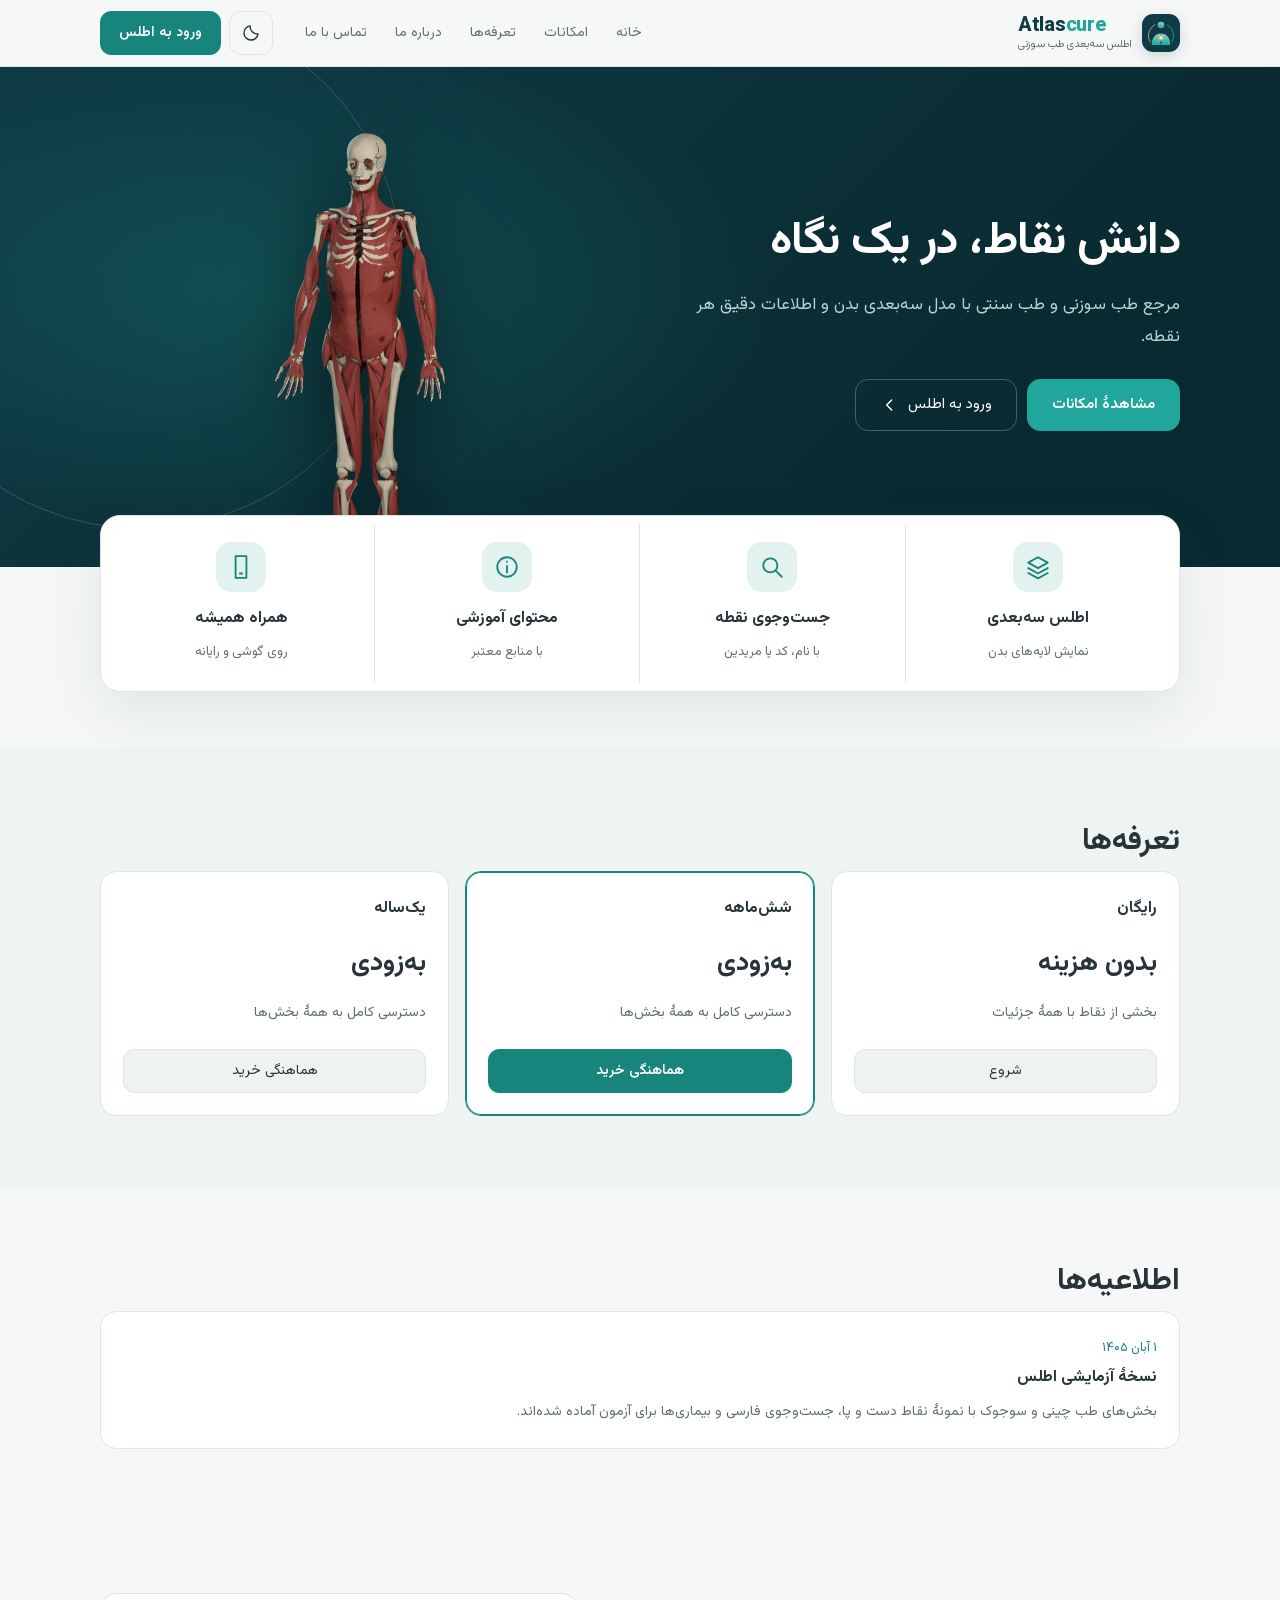
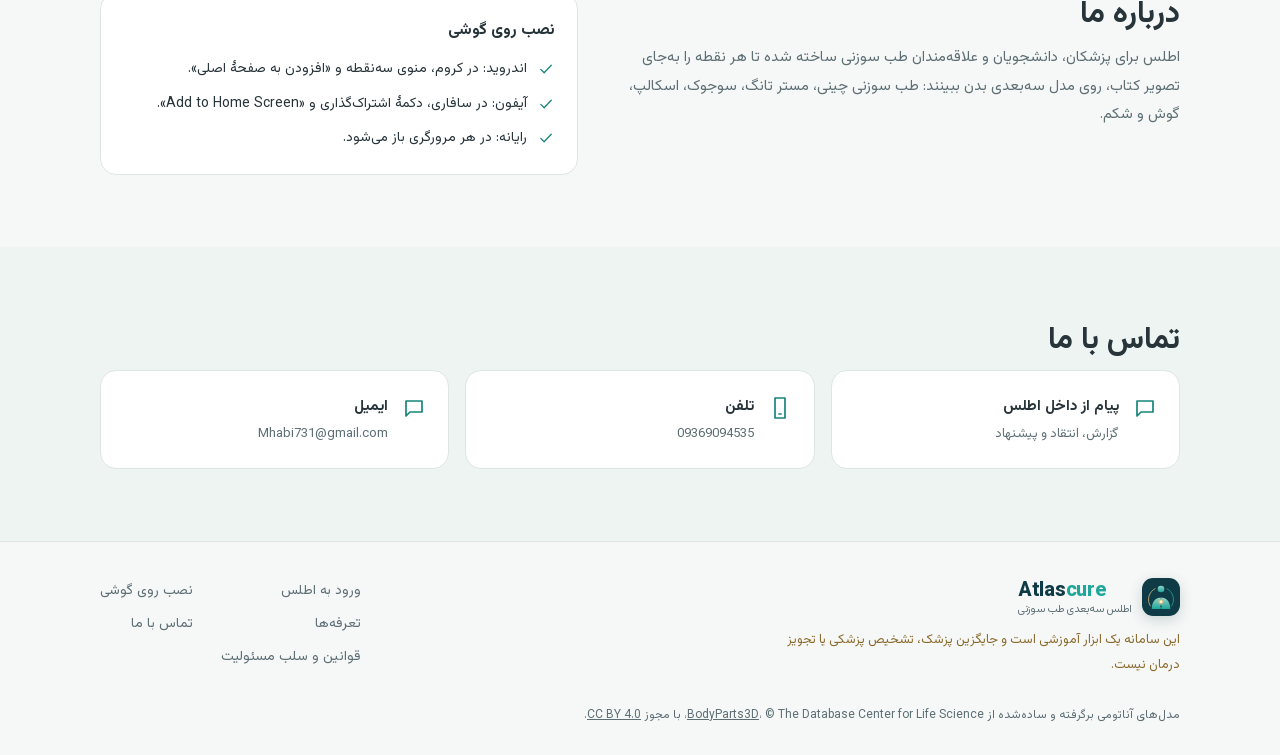
==== index.html @ 385a3a79 "کد نقطه کنار نقطه؛ نام Atlascure؛ ریه‌ها و کبد کامل" ====
<!doctype html>
<html lang="fa" dir="rtl">
<head>
  <meta charset="utf-8">
  <meta name="robots" content="noindex, nofollow">
  <meta name="viewport" content="width=device-width,initial-scale=1,viewport-fit=cover">
  <title>Atlascure · اطلس سه‌بعدی طب سوزنی</title>
  <meta name="description" content="اطلس سه‌بعدی و فارسی طب سوزنی چینی، مستر تانگ، سوجوک، اسکالپ، گوش و شکم؛ با جست‌وجوی هوشمند فارسی، روی گوشی و رایانه.">
  <meta name="theme-color" content="#0f3b46">
  <link rel="icon" href="./icon.svg" type="image/svg+xml">
  <link rel="stylesheet" href="./fonts/vazirmatn.css">
  <link rel="stylesheet" href="./site.css">
  <script>
    // پوسته پیش از نقاشی صفحه اعمال می‌شود؛ همان کلید اطلس، پس انتخاب کاربر در هر دو یکی است.
    try { const t = localStorage.getItem('atlas.theme'); if (t) document.documentElement.dataset.theme = t; } catch {}
  </script>
</head>
<body>
  <svg class="sprite" aria-hidden="true">
    <symbol id="i-atlas" viewBox="0 0 24 24"><path d="M12 2v20M2 12h20M12 5.5a6.5 6.5 0 1 0 0 13 6.5 6.5 0 1 0 0-13M12 10.3a1.7 1.7 0 1 0 0 3.4 1.7 1.7 0 1 0 0-3.4"/></symbol>
    <symbol id="i-theme" viewBox="0 0 24 24"><path d="M20.5 13A8.5 8.5 0 0 1 11 3.5 8.5 8.5 0 1 0 20.5 13Z"/></symbol>
    <symbol id="i-menu" viewBox="0 0 24 24"><path d="M4 7h16M4 12h16M4 17h16"/></symbol>
    <symbol id="i-rotate" viewBox="0 0 24 24"><path d="M18 3l3 4-5 1M6 21l-3-4 5-1M21 7a10 10 0 0 0-17 3M3 17a10 10 0 0 0 17-3"/></symbol>
    <symbol id="i-layers" viewBox="0 0 24 24"><path d="M12 3l9 5-9 5-9-5zM3 13l9 5 9-5M3 17.5l9 5 9-5"/></symbol>
    <symbol id="i-search" viewBox="0 0 24 24"><path d="M10.5 4a6.5 6.5 0 1 0 0 13 6.5 6.5 0 1 0 0-13M16 16l5 5"/></symbol>
    <symbol id="i-info" viewBox="0 0 24 24"><path d="M12 3a9 9 0 1 0 0 18 9 9 0 1 0 0-18M12 11v6M12 7v.2"/></symbol>
    <symbol id="i-region" viewBox="0 0 24 24"><path d="M7 20L4 12a1.5 1.5 0 0 1 2.7-1.2L9 14V5a1 1 0 0 1 2 0v6V3a1 1 0 0 1 2 0v8V4a1 1 0 0 1 2 0v7V6a1 1 0 0 1 2 0v10q0 5-5 5H9z"/></symbol>
    <symbol id="i-disease" viewBox="0 0 24 24"><path d="M12 21s-7-4.4-7-10a4 4 0 0 1 7-2.6A4 4 0 0 1 19 11c0 5.6-7 10-7 10zM9 12h2l1-2 1.5 4 1-2H17"/></symbol>
    <symbol id="i-body" viewBox="0 0 24 24"><path d="M12 2.5a2.2 2.2 0 1 0 0 4.4 2.2 2.2 0 1 0 0-4.4M7 9h10M12 9v6M9 22l3-7 3 7M7 9l-2 6M17 9l2 6"/></symbol>
    <symbol id="i-hand" viewBox="0 0 24 24"><path d="M7 20L4 12a1.5 1.5 0 0 1 2.7-1.2L9 14V5a1 1 0 0 1 2 0v6V3a1 1 0 0 1 2 0v8V4a1 1 0 0 1 2 0v7V6a1 1 0 0 1 2 0v10q0 5-5 5H9z"/></symbol>
    <symbol id="i-head" viewBox="0 0 24 24"><path d="M12 3a6 6 0 0 0-6 6c0 2 1 3.5 1 5v3h3v3h5l1-3h2v-3l1.5-1L18 11V9a6 6 0 0 0-6-6"/></symbol>
    <symbol id="i-ear" viewBox="0 0 24 24"><path d="M8 10a5 5 0 0 1 10 0c0 3-2 4-3 6s-1 4-4 4a3 3 0 0 1-3-3M11 10a2 2 0 0 1 4 0c0 1.5-2 2-2 3.5"/></symbol>
    <symbol id="i-navel" viewBox="0 0 24 24"><path d="M12 4a8 8 0 1 0 0 16 8 8 0 1 0 0-16M12 9.5a2.5 2.5 0 1 0 0 5 2.5 2.5 0 1 0 0-5"/></symbol>
    <symbol id="i-phone" viewBox="0 0 24 24"><path d="M7 2h10v20H7zM11 18h2"/></symbol>
    <symbol id="i-desktop" viewBox="0 0 24 24"><path d="M3 4h18v12H3zM8 20h8M12 16v4"/></symbol>
    <symbol id="i-check" viewBox="0 0 24 24"><path d="M5 12.5l4.5 4.5L19 7"/></symbol>
    <symbol id="i-message" viewBox="0 0 24 24"><path d="M4 5h16v11H8l-4 4z"/></symbol>
    <symbol id="i-bell" viewBox="0 0 24 24"><path d="M6 16V11a6 6 0 0 1 12 0v5l2 2H4zM10 21h4"/></symbol>
    <symbol id="i-left" viewBox="0 0 24 24"><path d="M14 6l-6 6 6 6"/></symbol>
  </svg>

  <header class="nav">
    <div class="wrap nav-row">
      <a class="brand" href="./">
        <img class="brand-logo" src="./icon.svg" width="38" height="38" alt="">
        <span class="brand-text"><span class="wordmark" dir="ltr" lang="en"><b>Atlas</b><i>cure</i></span><small>اطلس سه‌بعدی طب سوزنی</small></span>
      </a>
      <nav class="links" aria-label="بخش‌های سایت">
        <a href="#top">خانه</a>
        <a href="#features">امکانات</a>
        <a href="#pricing">تعرفه‌ها</a>
        <a href="#about">درباره ما</a>
        <a href="#contact">تماس با ما</a>
      </nav>
      <div class="nav-actions">
        <button class="icon-btn" type="button" data-theme-toggle aria-label="تغییر پوسته" title="تغییر پوسته"><svg class="i"><use href="#i-theme"/></svg></button>
        <a class="btn primary nav-cta" data-app="" href="app/">ورود به اطلس</a>
        <details class="menu">
          <summary class="icon-btn" aria-label="فهرست"><svg class="i"><use href="#i-menu"/></svg></summary>
          <div class="menu-panel">
            <a href="#top">خانه</a>
            <a href="#features">امکانات</a>
            <a href="#pricing">تعرفه‌ها</a>
            <a href="#about">درباره ما</a>
            <a href="#contact">تماس با ما</a>
            <a class="btn primary" data-app="" href="app/">ورود به اطلس</a>
          </div>
        </details>
      </div>
    </div>
  </header>

  <main id="top">
    <section class="hero">
      <div class="wrap hero-grid">
        <div class="hero-copy">
          <h1>دانش نقاط، در یک نگاه</h1>
          <p class="lead">مرجع طب سوزنی و طب سنتی با مدل سه‌بعدی بدن و اطلاعات دقیق هر نقطه.</p>
          <div class="cta-row">
            <a class="btn primary big" href="#features">مشاهدهٔ امکانات</a>
            <a class="btn big" data-app="" href="app/">ورود به اطلس <svg class="i"><use href="#i-left"/></svg></a>
          </div>
        </div>
        <div class="hero-art" aria-hidden="true">
          <img src="./assets/body-muscle.webp" alt="" width="338" height="900" loading="eager">
        </div>
      </div>
    </section>

    <section id="features" class="features-band">
      <div class="wrap">
        <div class="grid four">
          <article class="feature"><svg class="i"><use href="#i-layers"/></svg><h3>اطلس سه‌بعدی</h3><p>نمایش لایه‌های بدن</p></article>
          <article class="feature"><svg class="i"><use href="#i-search"/></svg><h3>جست‌وجوی نقطه</h3><p>با نام، کد یا مریدین</p></article>
          <article class="feature"><svg class="i"><use href="#i-info"/></svg><h3>محتوای آموزشی</h3><p>با منابع معتبر</p></article>
          <article class="feature"><svg class="i"><use href="#i-phone"/></svg><h3>همراه همیشه</h3><p>روی گوشی و رایانه</p></article>
        </div>
      </div>
    </section>

    <section id="pricing" class="block alt">
      <div class="wrap">
        <h2>تعرفه‌ها</h2>
        <div class="grid three plans">
          <article class="plan">
            <h3>رایگان</h3>
            <p class="price">بدون هزینه</p>
            <p class="plan-note">بخشی از نقاط با همهٔ جزئیات</p>
            <a class="btn" data-app="" href="app/">شروع</a>
          </article>
          <article class="plan featured" data-plan="6m">
            <h3>شش‌ماهه</h3>
            <p class="price" data-price>به‌زودی</p>
            <p class="plan-note">دسترسی کامل به همهٔ بخش‌ها</p>
            <a class="btn primary" data-buy="6m" href="#contact">هماهنگی خرید</a>
          </article>
          <article class="plan" data-plan="12m">
            <h3>یک‌ساله</h3>
            <p class="price" data-price>به‌زودی</p>
            <p class="plan-note">دسترسی کامل به همهٔ بخش‌ها</p>
            <a class="btn" data-buy="12m" href="#contact">هماهنگی خرید</a>
          </article>
        </div>
      </div>
    </section>

    <section id="news" class="block" hidden>
      <div class="wrap">
        <h2>اطلاعیه‌ها</h2>
        <div class="news" data-news></div>
      </div>
    </section>

    <section id="about" class="block">
      <div class="wrap about">
        <div>
          <h2>درباره ما</h2>
          <p class="section-lead">اطلس برای پزشکان، دانشجویان و علاقه‌مندان طب سوزنی ساخته شده تا هر نقطه را به‌جای تصویر کتاب، روی مدل سه‌بعدی بدن ببینند: طب سوزنی چینی، مستر تانگ، سوجوک، اسکالپ، گوش و شکم.</p>
        </div>
        <div id="install" class="guide">
          <h3>نصب روی گوشی</h3>
          <ul class="checks">
            <li><svg class="i"><use href="#i-check"/></svg>اندروید: در کروم، منوی سه‌نقطه و «افزودن به صفحهٔ اصلی».</li>
            <li><svg class="i"><use href="#i-check"/></svg>آیفون: در سافاری، دکمهٔ اشتراک‌گذاری و «Add to Home Screen».</li>
            <li><svg class="i"><use href="#i-check"/></svg>رایانه: در هر مرورگری باز می‌شود.</li>
          </ul>
        </div>
      </div>
    </section>

    <section id="contact" class="block alt">
      <div class="wrap">
        <h2>تماس با ما</h2>
        <div class="grid three" data-contact>
          <a class="contact-card" data-app="#/feedback" href="app/#/feedback">
            <svg class="i"><use href="#i-message"/></svg>
            <span><b>پیام از داخل اطلس</b><small>گزارش، انتقاد و پیشنهاد</small></span>
          </a>
        </div>
      </div>
    </section>
  </main>

  <footer class="foot">
    <div class="wrap foot-grid">
      <div>
        <a class="brand" href="./"><img class="brand-logo" src="./icon.svg" width="38" height="38" alt=""><span class="brand-text"><span class="wordmark" dir="ltr" lang="en"><b>Atlas</b><i>cure</i></span><small>اطلس سه‌بعدی طب سوزنی</small></span></a>
        <p class="disclaimer">این سامانه یک ابزار آموزشی است و جایگزین پزشک، تشخیص پزشکی یا تجویز درمان نیست.</p>
      </div>
      <nav class="foot-links" aria-label="پیوندها">
        <a data-app="" href="app/">ورود به اطلس</a>
        <a href="#install">نصب روی گوشی</a>
        <a href="#pricing">تعرفه‌ها</a>
        <a href="#contact">تماس با ما</a>
        <a href="./terms.html">قوانین و سلب مسئولیت</a>
      </nav>
    </div>
    <div class="wrap credit">
      مدل‌های آناتومی برگرفته و ساده‌شده از <a href="https://dbarchive.biosciencedbc.jp/en/bodyparts3d/" rel="noopener">BodyParts3D</a>، © The Database Center for Life Science، با مجوز <a href="https://creativecommons.org/licenses/by/4.0/deed.fa" rel="noopener">CC BY 4.0</a>.
    </div>
  </footer>

  <script src="./site.js" defer></script>
</body>
</html>
---- fonts/vazirmatn.css ----
/* arabic */
@font-face {
  font-family: 'Vazirmatn';
  font-style: normal;
  font-weight: 400;
  font-display: swap;
  src: url(./vazirmatn-Dxxo8j6PP2D_kU2muijlGMWWIGroe7ll.woff2) format('woff2');
  unicode-range: U+0600-06FF, U+0750-077F, U+0870-0891, U+0897-08E1, U+08E3-08FF, U+200C-200E, U+2010-2011, U+204F, U+2E41, U+FB50-FDFF, U+FE70-FE74, U+FE76-FEFC, U+102E0-102FB, U+10E60-10E7E, U+10EC2-10EC7, U+10EC9-10EEE, U+10EF0-10EFF, U+1EE00-1EE03, U+1EE05-1EE1F, U+1EE21-1EE22, U+1EE24, U+1EE27, U+1EE29-1EE32, U+1EE34-1EE37, U+1EE39, U+1EE3B, U+1EE42, U+1EE47, U+1EE49, U+1EE4B, U+1EE4D-1EE4F, U+1EE51-1EE52, U+1EE54, U+1EE57, U+1EE59, U+1EE5B, U+1EE5D, U+1EE5F, U+1EE61-1EE62, U+1EE64, U+1EE67-1EE6A, U+1EE6C-1EE72, U+1EE74-1EE77, U+1EE79-1EE7C, U+1EE7E, U+1EE80-1EE89, U+1EE8B-1EE9B, U+1EEA1-1EEA3, U+1EEA5-1EEA9, U+1EEAB-1EEBB, U+1EEF0-1EEF1;
}
/* latin-ext */
@font-face {
  font-family: 'Vazirmatn';
  font-style: normal;
  font-weight: 400;
  font-display: swap;
  src: url(./vazirmatn-Dxxo8j6PP2D_kU2muijlE8WWIGroe7ll.woff2) format('woff2');
  unicode-range: U+0100-02BA, U+02BD-02C5, U+02C7-02CC, U+02CE-02D7, U+02DD-02FF, U+0304, U+0308, U+0329, U+1D00-1DBF, U+1E00-1E9F, U+1EF2-1EFF, U+2020, U+20A0-20AB, U+20AD-20C4, U+2113, U+2C60-2C7F, U+A720-A7FF;
}
/* latin */
@font-face {
  font-family: 'Vazirmatn';
  font-style: normal;
  font-weight: 400;
  font-display: swap;
  src: url(./vazirmatn-Dxxo8j6PP2D_kU2muijlHcWWIGroew.woff2) format('woff2');
  unicode-range: U+0000-00FF, U+0131, U+0152-0153, U+02BB-02BC, U+02C6, U+02DA, U+02DC, U+0304, U+0308, U+0329, U+2000-206F, U+20AC, U+2122, U+2191, U+2193, U+2212, U+2215, U+FEFF, U+FFFD;
}
/* arabic */
@font-face {
  font-family: 'Vazirmatn';
  font-style: normal;
  font-weight: 500;
  font-display: swap;
  src: url(./vazirmatn-Dxxo8j6PP2D_kU2muijlGMWWIGroe7ll.woff2) format('woff2');
  unicode-range: U+0600-06FF, U+0750-077F, U+0870-0891, U+0897-08E1, U+08E3-08FF, U+200C-200E, U+2010-2011, U+204F, U+2E41, U+FB50-FDFF, U+FE70-FE74, U+FE76-FEFC, U+102E0-102FB, U+10E60-10E7E, U+10EC2-10EC7, U+10EC9-10EEE, U+10EF0-10EFF, U+1EE00-1EE03, U+1EE05-1EE1F, U+1EE21-1EE22, U+1EE24, U+1EE27, U+1EE29-1EE32, U+1EE34-1EE37, U+1EE39, U+1EE3B, U+1EE42, U+1EE47, U+1EE49, U+1EE4B, U+1EE4D-1EE4F, U+1EE51-1EE52, U+1EE54, U+1EE57, U+1EE59, U+1EE5B, U+1EE5D, U+1EE5F, U+1EE61-1EE62, U+1EE64, U+1EE67-1EE6A, U+1EE6C-1EE72, U+1EE74-1EE77, U+1EE79-1EE7C, U+1EE7E, U+1EE80-1EE89, U+1EE8B-1EE9B, U+1EEA1-1EEA3, U+1EEA5-1EEA9, U+1EEAB-1EEBB, U+1EEF0-1EEF1;
}
/* latin-ext */
@font-face {
  font-family: 'Vazirmatn';
  font-style: normal;
  font-weight: 500;
  font-display: swap;
  src: url(./vazirmatn-Dxxo8j6PP2D_kU2muijlE8WWIGroe7ll.woff2) format('woff2');
  unicode-range: U+0100-02BA, U+02BD-02C5, U+02C7-02CC, U+02CE-02D7, U+02DD-02FF, U+0304, U+0308, U+0329, U+1D00-1DBF, U+1E00-1E9F, U+1EF2-1EFF, U+2020, U+20A0-20AB, U+20AD-20C4, U+2113, U+2C60-2C7F, U+A720-A7FF;
}
/* latin */
@font-face {
  font-family: 'Vazirmatn';
  font-style: normal;
  font-weight: 500;
  font-display: swap;
  src: url(./vazirmatn-Dxxo8j6PP2D_kU2muijlHcWWIGroew.woff2) format('woff2');
  unicode-range: U+0000-00FF, U+0131, U+0152-0153, U+02BB-02BC, U+02C6, U+02DA, U+02DC, U+0304, U+0308, U+0329, U+2000-206F, U+20AC, U+2122, U+2191, U+2193, U+2212, U+2215, U+FEFF, U+FFFD;
}
/* arabic */
@font-face {
  font-family: 'Vazirmatn';
  font-style: normal;
  font-weight: 600;
  font-display: swap;
  src: url(./vazirmatn-Dxxo8j6PP2D_kU2muijlGMWWIGroe7ll.woff2) format('woff2');
  unicode-range: U+0600-06FF, U+0750-077F, U+0870-0891, U+0897-08E1, U+08E3-08FF, U+200C-200E, U+2010-2011, U+204F, U+2E41, U+FB50-FDFF, U+FE70-FE74, U+FE76-FEFC, U+102E0-102FB, U+10E60-10E7E, U+10EC2-10EC7, U+10EC9-10EEE, U+10EF0-10EFF, U+1EE00-1EE03, U+1EE05-1EE1F, U+1EE21-1EE22, U+1EE24, U+1EE27, U+1EE29-1EE32, U+1EE34-1EE37, U+1EE39, U+1EE3B, U+1EE42, U+1EE47, U+1EE49, U+1EE4B, U+1EE4D-1EE4F, U+1EE51-1EE52, U+1EE54, U+1EE57, U+1EE59, U+1EE5B, U+1EE5D, U+1EE5F, U+1EE61-1EE62, U+1EE64, U+1EE67-1EE6A, U+1EE6C-1EE72, U+1EE74-1EE77, U+1EE79-1EE7C, U+1EE7E, U+1EE80-1EE89, U+1EE8B-1EE9B, U+1EEA1-1EEA3, U+1EEA5-1EEA9, U+1EEAB-1EEBB, U+1EEF0-1EEF1;
}
/* latin-ext */
@font-face {
  font-family: 'Vazirmatn';
  font-style: normal;
  font-weight: 600;
  font-display: swap;
  src: url(./vazirmatn-Dxxo8j6PP2D_kU2muijlE8WWIGroe7ll.woff2) format('woff2');
  unicode-range: U+0100-02BA, U+02BD-02C5, U+02C7-02CC, U+02CE-02D7, U+02DD-02FF, U+0304, U+0308, U+0329, U+1D00-1DBF, U+1E00-1E9F, U+1EF2-1EFF, U+2020, U+20A0-20AB, U+20AD-20C4, U+2113, U+2C60-2C7F, U+A720-A7FF;
}
/* latin */
@font-face {
  font-family: 'Vazirmatn';
  font-style: normal;
  font-weight: 600;
  font-display: swap;
  src: url(./vazirmatn-Dxxo8j6PP2D_kU2muijlHcWWIGroew.woff2) format('woff2');
  unicode-range: U+0000-00FF, U+0131, U+0152-0153, U+02BB-02BC, U+02C6, U+02DA, U+02DC, U+0304, U+0308, U+0329, U+2000-206F, U+20AC, U+2122, U+2191, U+2193, U+2212, U+2215, U+FEFF, U+FFFD;
}
/* arabic */
@font-face {
  font-family: 'Vazirmatn';
  font-style: normal;
  font-weight: 700;
  font-display: swap;
  src: url(./vazirmatn-Dxxo8j6PP2D_kU2muijlGMWWIGroe7ll.woff2) format('woff2');
  unicode-range: U+0600-06FF, U+0750-077F, U+0870-0891, U+0897-08E1, U+08E3-08FF, U+200C-200E, U+2010-2011, U+204F, U+2E41, U+FB50-FDFF, U+FE70-FE74, U+FE76-FEFC, U+102E0-102FB, U+10E60-10E7E, U+10EC2-10EC7, U+10EC9-10EEE, U+10EF0-10EFF, U+1EE00-1EE03, U+1EE05-1EE1F, U+1EE21-1EE22, U+1EE24, U+1EE27, U+1EE29-1EE32, U+1EE34-1EE37, U+1EE39, U+1EE3B, U+1EE42, U+1EE47, U+1EE49, U+1EE4B, U+1EE4D-1EE4F, U+1EE51-1EE52, U+1EE54, U+1EE57, U+1EE59, U+1EE5B, U+1EE5D, U+1EE5F, U+1EE61-1EE62, U+1EE64, U+1EE67-1EE6A, U+1EE6C-1EE72, U+1EE74-1EE77, U+1EE79-1EE7C, U+1EE7E, U+1EE80-1EE89, U+1EE8B-1EE9B, U+1EEA1-1EEA3, U+1EEA5-1EEA9, U+1EEAB-1EEBB, U+1EEF0-1EEF1;
}
/* latin-ext */
@font-face {
  font-family: 'Vazirmatn';
  font-style: normal;
  font-weight: 700;
  font-display: swap;
  src: url(./vazirmatn-Dxxo8j6PP2D_kU2muijlE8WWIGroe7ll.woff2) format('woff2');
  unicode-range: U+0100-02BA, U+02BD-02C5, U+02C7-02CC, U+02CE-02D7, U+02DD-02FF, U+0304, U+0308, U+0329, U+1D00-1DBF, U+1E00-1E9F, U+1EF2-1EFF, U+2020, U+20A0-20AB, U+20AD-20C4, U+2113, U+2C60-2C7F, U+A720-A7FF;
}
/* latin */
@font-face {
  font-family: 'Vazirmatn';
  font-style: normal;
  font-weight: 700;
  font-display: swap;
  src: url(./vazirmatn-Dxxo8j6PP2D_kU2muijlHcWWIGroew.woff2) format('woff2');
  unicode-range: U+0000-00FF, U+0131, U+0152-0153, U+02BB-02BC, U+02C6, U+02DA, U+02DC, U+0304, U+0308, U+0329, U+2000-206F, U+20AC, U+2122, U+2191, U+2193, U+2212, U+2215, U+FEFF, U+FFFD;
}
/* arabic */
@font-face {
  font-family: 'Vazirmatn';
  font-style: normal;
  font-weight: 800;
  font-display: swap;
  src: url(./vazirmatn-Dxxo8j6PP2D_kU2muijlGMWWIGroe7ll.woff2) format('woff2');
  unicode-range: U+0600-06FF, U+0750-077F, U+0870-0891, U+0897-08E1, U+08E3-08FF, U+200C-200E, U+2010-2011, U+204F, U+2E41, U+FB50-FDFF, U+FE70-FE74, U+FE76-FEFC, U+102E0-102FB, U+10E60-10E7E, U+10EC2-10EC7, U+10EC9-10EEE, U+10EF0-10EFF, U+1EE00-1EE03, U+1EE05-1EE1F, U+1EE21-1EE22, U+1EE24, U+1EE27, U+1EE29-1EE32, U+1EE34-1EE37, U+1EE39, U+1EE3B, U+1EE42, U+1EE47, U+1EE49, U+1EE4B, U+1EE4D-1EE4F, U+1EE51-1EE52, U+1EE54, U+1EE57, U+1EE59, U+1EE5B, U+1EE5D, U+1EE5F, U+1EE61-1EE62, U+1EE64, U+1EE67-1EE6A, U+1EE6C-1EE72, U+1EE74-1EE77, U+1EE79-1EE7C, U+1EE7E, U+1EE80-1EE89, U+1EE8B-1EE9B, U+1EEA1-1EEA3, U+1EEA5-1EEA9, U+1EEAB-1EEBB, U+1EEF0-1EEF1;
}
/* latin-ext */
@font-face {
  font-family: 'Vazirmatn';
  font-style: normal;
  font-weight: 800;
  font-display: swap;
  src: url(./vazirmatn-Dxxo8j6PP2D_kU2muijlE8WWIGroe7ll.woff2) format('woff2');
  unicode-range: U+0100-02BA, U+02BD-02C5, U+02C7-02CC, U+02CE-02D7, U+02DD-02FF, U+0304, U+0308, U+0329, U+1D00-1DBF, U+1E00-1E9F, U+1EF2-1EFF, U+2020, U+20A0-20AB, U+20AD-20C4, U+2113, U+2C60-2C7F, U+A720-A7FF;
}
/* latin */
@font-face {
  font-family: 'Vazirmatn';
  font-style: normal;
  font-weight: 800;
  font-display: swap;
  src: url(./vazirmatn-Dxxo8j6PP2D_kU2muijlHcWWIGroew.woff2) format('woff2');
  unicode-range: U+0000-00FF, U+0131, U+0152-0153, U+02BB-02BC, U+02C6, U+02DA, U+02DC, U+0304, U+0308, U+0329, U+2000-206F, U+20AC, U+2122, U+2191, U+2193, U+2212, U+2215, U+FEFF, U+FFFD;
}
---- site.css ----
/* سایت معرفی اطلس. رنگ‌ها و قلم همان اطلس است تا دو بخش یکپارچه دیده شوند. */
/* پالت کارفرما، همان اطلس: #0F3B46، #20A69A، طلایی #D5B779، زمینه #F6F8F7، متن #27343A. */
:root {
  color-scheme: light;
  --brand: #0f3b46; --gold: #d5b779;
  --bg: #f6f8f7; --panel: #fff; --raised: #eef3f2; --text: #27343a; --muted: #5d6f75;
  --line: #dde6e4; --accent: #17857b; --accent-ink: #fff; --subtle: #e2f2ef; --warm: #8a6a2c;
  --alt: #edf4f2; --shadow: 0 20px 60px #0f3b461a;
}
:root[data-theme='dark'] {
  color-scheme: dark;
  --bg: #0a2329; --panel: #0f3039; --raised: #153c46; --text: #eaf2f1; --muted: #9db5b6;
  --line: #23505a; --accent: #3cc4b6; --accent-ink: #062a2e; --subtle: #154a51; --warm: #e2c88f;
  --alt: #0c2a31; --shadow: 0 24px 70px #00090c66;
}

* { box-sizing: border-box; }
html { scroll-behavior: smooth; scroll-padding-top: 76px; }
body {
  margin: 0; background: var(--bg); color: var(--text);
  font-family: Vazirmatn, Tahoma, sans-serif; font-size: 15px; line-height: 1.9;
  -webkit-tap-highlight-color: transparent;
}
a { color: inherit; }
img { max-width: 100%; display: block; }
:focus-visible { outline: 3px solid var(--accent); outline-offset: 2px; }
.sprite { position: absolute; width: 0; height: 0; overflow: hidden; }
svg.i { width: 20px; height: 20px; fill: none; stroke: currentColor; stroke-width: 1.7; stroke-linecap: round; stroke-linejoin: round; flex-shrink: 0; }
.wrap { max-width: 1120px; margin: 0 auto; padding: 0 20px; }
[hidden] { display: none !important; }

.btn {
  min-height: 44px; display: inline-flex; align-items: center; justify-content: center; gap: 8px;
  padding: 0 18px; border-radius: 11px; border: 1px solid var(--line); background: var(--raised);
  text-decoration: none; font-size: 14px; white-space: nowrap;
}
.btn:hover { border-color: var(--muted); }
.btn.primary { background: var(--accent); border-color: var(--accent); color: var(--accent-ink); font-weight: 600; }
.btn.big { min-height: 52px; padding: 0 24px; font-size: 15px; border-radius: 13px; }
.icon-btn {
  width: 44px; height: 44px; display: grid; place-items: center; border-radius: 12px;
  border: 1px solid var(--line); background: transparent; color: inherit; cursor: pointer; list-style: none;
}
.icon-btn::-webkit-details-marker { display: none; }
.icon-btn:hover { background: var(--raised); }

/* ───── سربرگ ───── */
.nav { position: sticky; top: 0; z-index: 10; background: color-mix(in srgb, var(--bg) 88%, transparent); backdrop-filter: blur(12px); border-bottom: 1px solid var(--line); }
.nav-row { height: 66px; display: flex; align-items: center; gap: 20px; }
.brand { display: flex; align-items: center; gap: 10px; font-weight: 700; text-decoration: none; font-size: 15px; }
.brand-logo { width: 38px; height: 38px; border-radius: 11px; box-shadow: 0 4px 14px #0f3b4630; }
.brand-text { display: flex; flex-direction: column; line-height: 1.2; }
.brand-text small { font-size: 11px; font-weight: 400; color: var(--muted); }
.wordmark { font-size: 20px; font-weight: 800; letter-spacing: -.3px; unicode-bidi: isolate; }
.wordmark b { font-weight: 800; color: var(--brand); }
.wordmark i { font-style: normal; color: #20a69a; }
:root[data-theme='dark'] .wordmark b { color: #eaf2f1; }
.links { display: flex; gap: 4px; margin-inline-start: auto; }
.links a { text-decoration: none; color: var(--muted); padding: 8px 12px; border-radius: 9px; font-size: 14px; }
.links a:hover { color: var(--text); background: var(--raised); }
.nav-actions { display: flex; align-items: center; gap: 8px; }
.menu { display: none; position: relative; }
.menu-panel {
  position: absolute; top: 52px; left: 0; width: 230px; display: flex; flex-direction: column; gap: 2px; padding: 8px;
  background: var(--panel); border: 1px solid var(--line); border-radius: 14px; box-shadow: var(--shadow);
}
.menu-panel a:not(.btn) { padding: 10px 12px; border-radius: 9px; text-decoration: none; }
.menu-panel a:not(.btn):hover { background: var(--raised); }
.menu-panel .btn { margin-top: 6px; }

/* ───── بالای صفحه: بنر تیره مثل طرح کارفرما ───── */
.hero {
  position: relative; padding: 64px 0 56px; overflow: hidden; color: #eaf6f4;
  background: radial-gradient(ellipse 55% 70% at 22% 45%, #20a69a3d, transparent 70%), linear-gradient(135deg, #0f3b46, #0a2a31 75%);
}
.hero::after { content: ''; position: absolute; width: 520px; height: 520px; left: -120px; top: -60px; border-radius: 50%; border: 1px solid #d5b77940; pointer-events: none; }
.hero-grid { position: relative; z-index: 1; display: grid; grid-template-columns: 1fr 1fr; gap: 40px; align-items: center; }
.eyebrow { color: var(--gold); font-weight: 600; font-size: 14px; margin: 0 0 10px; }
h1 { font-size: clamp(28px, 4.4vw, 46px); line-height: 1.35; margin: 0 0 16px; letter-spacing: -0.5px; }
.hero h1 { color: #fff; }
.lead { color: var(--muted); font-size: 17px; margin: 0 0 26px; max-width: 34em; }
.hero .lead, .hero .hint { color: #b8d4d1; }
.hero .btn.primary { background: #20a69a; border-color: #20a69a; color: #fff; }
.hero .btn:not(.primary) { background: transparent; border-color: #ffffff40; color: #fff; }
.hero .btn:not(.primary):hover { border-color: #ffffffa0; }
.cta-row { display: flex; gap: 10px; flex-wrap: wrap; }
.hint { display: flex; gap: 8px; align-items: center; color: var(--muted); font-size: 13px; margin: 18px 0 0; }
.hero-art { position: relative; display: flex; justify-content: center; }
.hero-art img { height: 470px; width: auto; filter: drop-shadow(0 24px 40px #0009); margin-bottom: -90px; }

/* چهار کارت امکانات که روی لبهٔ پایین بنر می‌نشینند، مثل طرح کارفرما */
.features-band { position: relative; z-index: 2; margin-top: -52px; padding-bottom: 56px; }
.grid.four { grid-template-columns: repeat(4, minmax(0, 1fr)); background: var(--panel); border: 1px solid var(--line); border-radius: 20px; box-shadow: var(--shadow); padding: 8px; gap: 0; }
.grid.four .feature { border: 0; box-shadow: none; text-align: center; padding: 18px 10px; border-radius: 14px; display: flex; flex-direction: column; align-items: center; }
.grid.four .feature + .feature { border-inline-start: 1px solid var(--line); border-radius: 0; }
.grid.four .feature p { font-size: 13px; }
.plan-note { color: var(--muted); font-size: 14px; margin: 0 0 16px; flex: 1; }
.about { display: grid; grid-template-columns: 1.2fr 1fr; gap: 28px; align-items: start; }
.about .guide { margin-top: 0; }

/* ───── بخش‌ها ───── */
.block { padding: 72px 0; }
.block.alt { background: var(--alt); }
h2 { font-size: clamp(23px, 3vw, 31px); margin: 0 0 8px; line-height: 1.4; }
.section-lead { color: var(--muted); margin: 0 0 30px; max-width: 46em; }
h3 { font-size: 16px; margin: 0 0 6px; }
.grid { display: grid; gap: 16px; }
.grid.three { grid-template-columns: repeat(3, minmax(0, 1fr)); }
.feature, .topic, .step-card, .plan, .contact-card, .guide, .flow, .news article {
  background: var(--panel); border: 1px solid var(--line); border-radius: 16px; padding: 22px;
}
.feature > svg.i, .topic > svg.i { width: 50px; height: 50px; padding: 12px; border-radius: 15px; background: var(--subtle); color: var(--accent); margin-bottom: 12px; }
.feature p, .topic p { color: var(--muted); margin: 0; font-size: 14px; }
.topic { display: flex; gap: 14px; align-items: flex-start; }
.topic > svg.i { margin: 4px 0 0; }

.step-card h3 { display: flex; gap: 8px; align-items: center; }
.step-card h3 svg { color: var(--accent); }
.step-card ol { margin: 8px 0 0; padding-inline-start: 20px; color: var(--muted); font-size: 14px; list-style-type: persian; }
.step-card li + li { margin-top: 4px; }
.guide { margin-top: 16px; }
.checks { list-style: none; margin: 10px 0 0; padding: 0; display: grid; gap: 8px; }
.checks li { display: flex; gap: 10px; align-items: flex-start; font-size: 14px; }
.checks svg.i { color: var(--accent); margin-top: 4px; width: 18px; height: 18px; }
.note { color: var(--muted); font-size: 13px; margin: 14px 0 0; }

.plan { display: flex; flex-direction: column; gap: 6px; }
.plan.featured { border-color: var(--accent); box-shadow: 0 0 0 1px var(--accent) inset; }
.price { font-size: 26px; font-weight: 700; margin: 2px 0 6px; }
.plan .checks { flex: 1; margin-bottom: 16px; }
.plan .btn { width: 100%; }
.flow { margin-top: 16px; }
.flow-steps { list-style: none; margin: 12px 0 0; padding: 0; display: grid; grid-template-columns: repeat(4, 1fr); gap: 10px; }
.flow-steps li { display: flex; gap: 10px; align-items: center; background: var(--raised); border-radius: 12px; padding: 12px; font-size: 14px; }
.flow-steps b { width: 28px; height: 28px; flex-shrink: 0; display: grid; place-items: center; border-radius: 50%; background: var(--accent); color: var(--accent-ink); font-size: 13px; }

.news { display: grid; gap: 12px; }
.news time { color: var(--accent); font-size: 13px; }
.news p { margin: 4px 0 0; color: var(--muted); font-size: 14px; }

.contact-card { display: flex; gap: 14px; align-items: flex-start; text-decoration: none; }
.contact-card:hover { border-color: var(--accent); }
.contact-card > svg.i { color: var(--accent); width: 24px; height: 24px; margin-top: 3px; }
.contact-card b { display: block; }
.contact-card small { display: block; color: var(--muted); font-size: 13px; }
.contact-card .ltr { direction: ltr; unicode-bidi: isolate; }

/* ───── پایین صفحه ───── */
.foot { border-top: 1px solid var(--line); padding: 36px 0 28px; }
.foot-grid { display: flex; justify-content: space-between; gap: 30px; flex-wrap: wrap; }
.disclaimer { color: var(--warm); font-size: 13px; margin: 12px 0 0; max-width: 32em; }
.foot-links { display: grid; grid-template-columns: repeat(2, auto); gap: 6px 28px; align-content: start; }
.foot-links a { color: var(--muted); text-decoration: none; font-size: 14px; }
.foot-links a:hover { color: var(--text); }
.credit { color: var(--muted); font-size: 12px; margin-top: 26px; }

/* ───── صفحهٔ قوانین ───── */
.doc { max-width: 780px; margin: 0 auto; padding: 48px 20px 64px; }
.doc h1 { font-size: 30px; }
.doc h2 { font-size: 19px; margin-top: 30px; }
.doc p, .doc li { color: var(--muted); }
.doc ul { padding-inline-start: 22px; }

@media (max-width: 900px) {
  .links, .nav-cta { display: none; }
  .menu { display: block; }
  .nav-actions { margin-inline-start: auto; }
  .hero-grid { grid-template-columns: 1fr; }
  .hero { padding-bottom: 80px; }
  .hero-art img { height: 340px; margin-bottom: -40px; }
  .grid.three { grid-template-columns: 1fr 1fr; }
  .flow-steps { grid-template-columns: 1fr 1fr; }
}
@media (max-width: 600px) {
  .grid.four { grid-template-columns: 1fr 1fr; }
  .grid.four .feature:nth-child(3) { border-inline-start: 0; }
  .grid.four .feature:nth-child(n+3) { border-top: 1px solid var(--line); }
  .about { grid-template-columns: 1fr; }
  .hero-art img { height: 300px; margin-bottom: -60px; }
  body { font-size: 14px; }
  .hero { padding: 36px 0 24px; }
  .lead { font-size: 15px; }
  .block { padding: 48px 0; }
  .grid.three, .flow-steps { grid-template-columns: 1fr; }
  .cta-row .btn { flex: 1; }
  .brand > span:last-child { font-size: 14px; }
}
@media (prefers-reduced-motion: reduce) { html { scroll-behavior: auto; } }
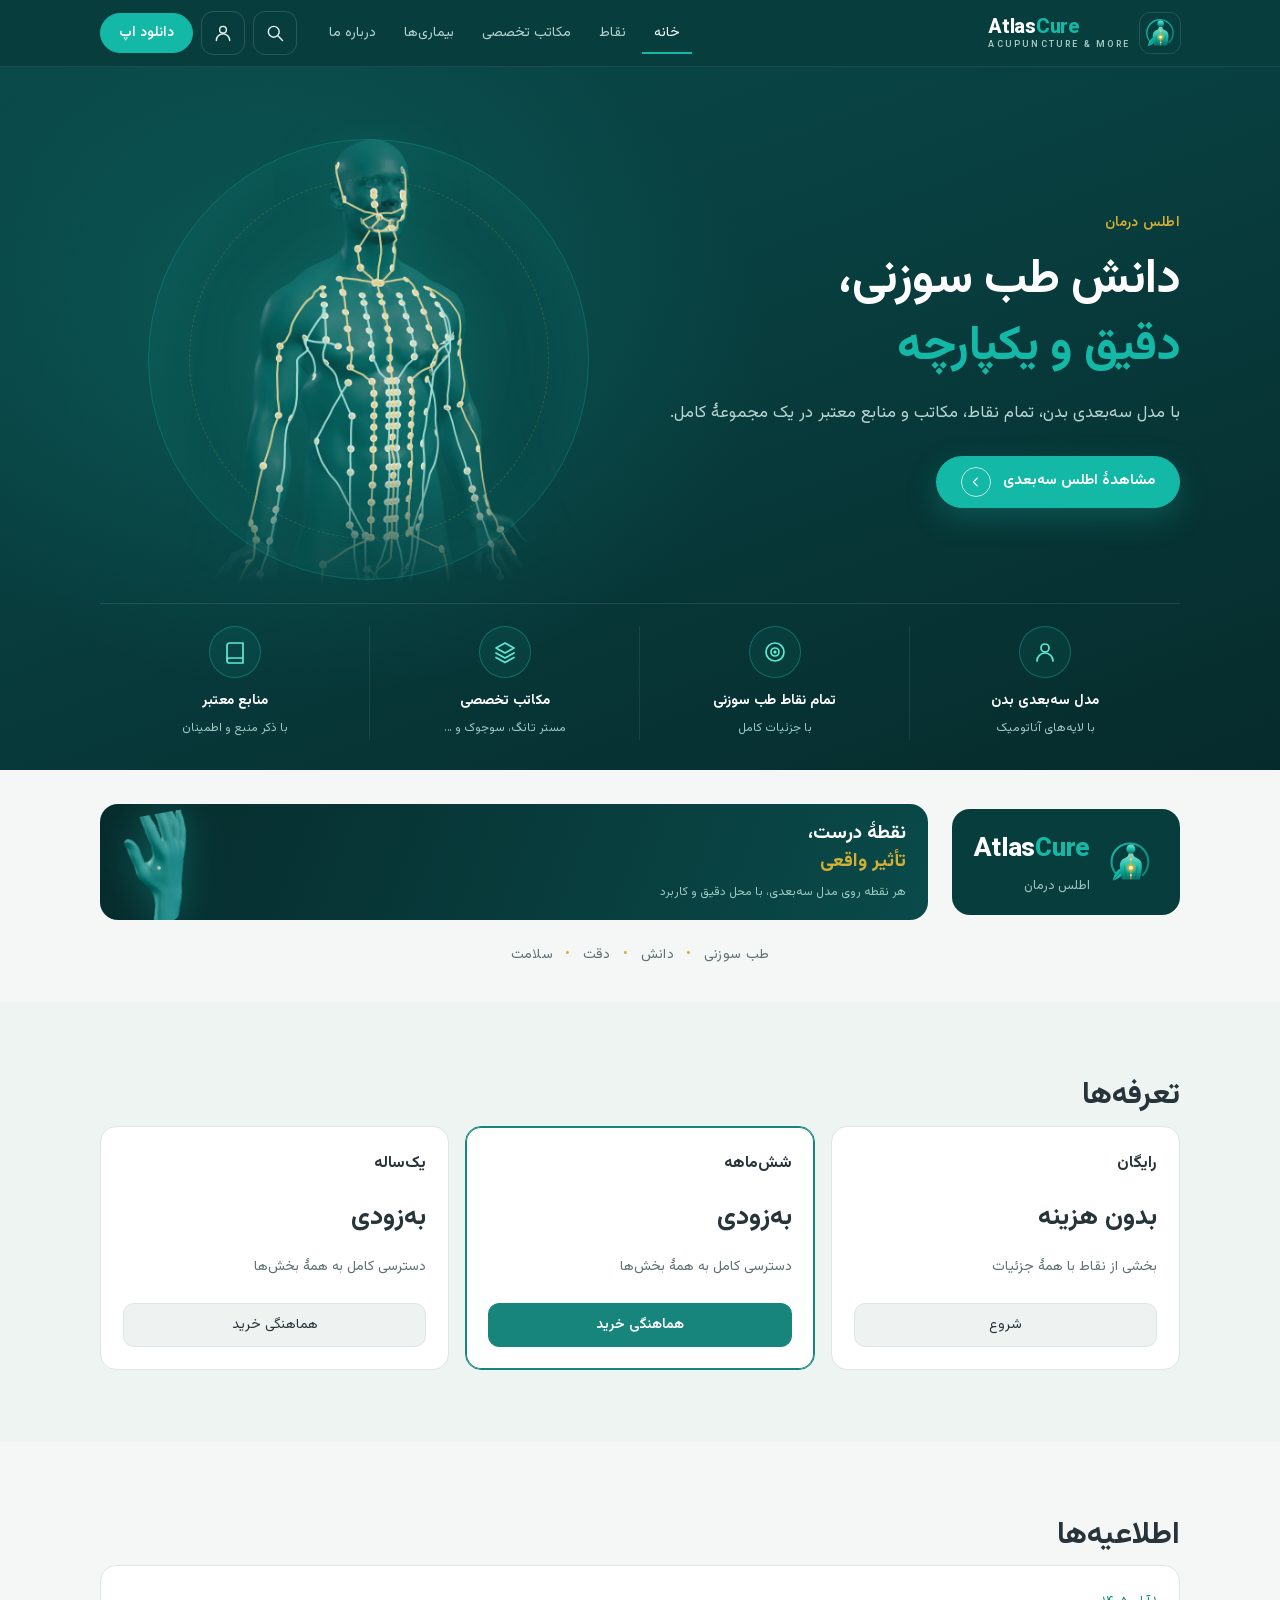
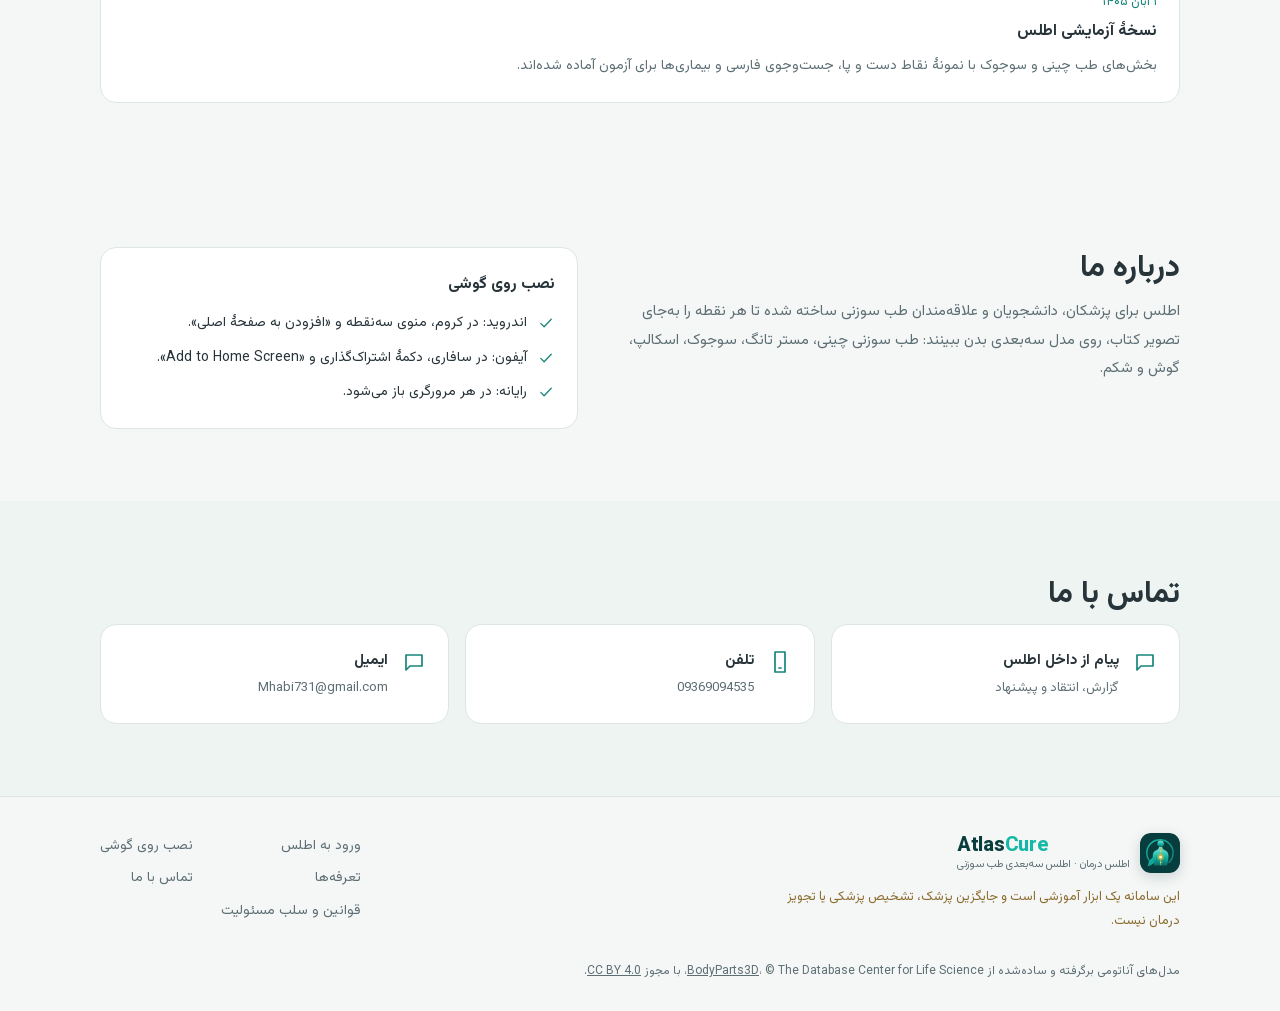
==== commit 2073075f: "برند AtlasCure مطابق طرح: نشانه، پالت، سایت با بنر تیره و تصویر مریدین‌ها" ====
--- a/index.html
+++ b/index.html
@@ -4,9 +4,9 @@
   <meta charset="utf-8">
   <meta name="robots" content="noindex, nofollow">
   <meta name="viewport" content="width=device-width,initial-scale=1,viewport-fit=cover">
-  <title>Atlascure · اطلس سه‌بعدی طب سوزنی</title>
+  <title>AtlasCure · اطلس درمان، اطلس سه‌بعدی طب سوزنی</title>
   <meta name="description" content="اطلس سه‌بعدی و فارسی طب سوزنی چینی، مستر تانگ، سوجوک، اسکالپ، گوش و شکم؛ با جست‌وجوی هوشمند فارسی، روی گوشی و رایانه.">
-  <meta name="theme-color" content="#0f3b46">
+  <meta name="theme-color" content="#083d3e">
   <link rel="icon" href="./icon.svg" type="image/svg+xml">
   <link rel="stylesheet" href="./fonts/vazirmatn.css">
   <link rel="stylesheet" href="./site.css">
@@ -37,31 +37,37 @@
     <symbol id="i-message" viewBox="0 0 24 24"><path d="M4 5h16v11H8l-4 4z"/></symbol>
     <symbol id="i-bell" viewBox="0 0 24 24"><path d="M6 16V11a6 6 0 0 1 12 0v5l2 2H4zM10 21h4"/></symbol>
     <symbol id="i-left" viewBox="0 0 24 24"><path d="M14 6l-6 6 6 6"/></symbol>
+    <symbol id="i-user" viewBox="0 0 24 24"><path d="M12 4a4 4 0 1 0 0 8 4 4 0 1 0 0-8M4 21a8 8 0 0 1 16 0"/></symbol>
+    <symbol id="i-target" viewBox="0 0 24 24"><path d="M12 3a9 9 0 1 0 0 18 9 9 0 1 0 0-18M12 8a4 4 0 1 0 0 8 4 4 0 1 0 0-8M12 11.2a.8.8 0 1 0 0 1.6.8.8 0 1 0 0-1.6"/></symbol>
+    <symbol id="i-book" viewBox="0 0 24 24"><path d="M4 5.5A2.5 2.5 0 0 1 6.5 3H20v15H6.5A2.5 2.5 0 0 0 4 20.5zM4 20.5A2.5 2.5 0 0 0 6.5 23H20v-5"/></symbol>
   </svg>
 
   <header class="nav">
     <div class="wrap nav-row">
-      <a class="brand" href="./">
-        <img class="brand-logo" src="./icon.svg" width="38" height="38" alt="">
-        <span class="brand-text"><span class="wordmark" dir="ltr" lang="en"><b>Atlas</b><i>cure</i></span><small>اطلس سه‌بعدی طب سوزنی</small></span>
+      <a class="brand" href="./" aria-label="AtlasCure، صفحهٔ اول">
+        <img class="brand-logo" src="./icon.svg" width="40" height="40" alt="">
+        <span class="brand-text"><span class="wordmark" dir="ltr" lang="en"><b>Atlas</b><i>Cure</i></span><small dir="ltr" lang="en">ACUPUNCTURE &amp; MORE</small></span>
       </a>
       <nav class="links" aria-label="بخش‌های سایت">
-        <a href="#top">خانه</a>
-        <a href="#features">امکانات</a>
-        <a href="#pricing">تعرفه‌ها</a>
+        <a href="#top" aria-current="page">خانه</a>
+        <a data-app="#/s/tcm" href="app/#/s/tcm">نقاط</a>
+        <a data-app="#/styles" href="app/#/styles">مکاتب تخصصی</a>
+        <a data-app="#/d" href="app/#/d">بیماری‌ها</a>
         <a href="#about">درباره ما</a>
-        <a href="#contact">تماس با ما</a>
       </nav>
       <div class="nav-actions">
-        <button class="icon-btn" type="button" data-theme-toggle aria-label="تغییر پوسته" title="تغییر پوسته"><svg class="i"><use href="#i-theme"/></svg></button>
-        <a class="btn primary nav-cta" data-app="" href="app/">ورود به اطلس</a>
+        <a class="icon-btn" data-app="" href="app/" aria-label="جست‌وجو در اطلس" title="جست‌وجو در اطلس"><svg class="i"><use href="#i-search"/></svg></a>
+        <a class="icon-btn" data-app="#/plan" href="app/#/plan" aria-label="حساب کاربری" title="حساب کاربری"><svg class="i"><use href="#i-user"/></svg></a>
+        <a class="btn primary pill nav-cta" href="#install">دانلود اپ</a>
         <details class="menu">
           <summary class="icon-btn" aria-label="فهرست"><svg class="i"><use href="#i-menu"/></svg></summary>
           <div class="menu-panel">
             <a href="#top">خانه</a>
-            <a href="#features">امکانات</a>
+            <a data-app="#/s/tcm" href="app/#/s/tcm">نقاط</a>
+            <a data-app="#/styles" href="app/#/styles">مکاتب تخصصی</a>
+            <a data-app="#/d" href="app/#/d">بیماری‌ها</a>
+            <a href="#about">درباره ما</a>
             <a href="#pricing">تعرفه‌ها</a>
-            <a href="#about">درباره ما</a>
             <a href="#contact">تماس با ما</a>
             <a class="btn primary" data-app="" href="app/">ورود به اطلس</a>
           </div>
@@ -74,27 +80,39 @@
     <section class="hero">
       <div class="wrap hero-grid">
         <div class="hero-copy">
-          <h1>دانش نقاط، در یک نگاه</h1>
-          <p class="lead">مرجع طب سوزنی و طب سنتی با مدل سه‌بعدی بدن و اطلاعات دقیق هر نقطه.</p>
+          <p class="eyebrow">اطلس درمان</p>
+          <h1>دانش طب سوزنی،<br><span>دقیق و یکپارچه</span></h1>
+          <p class="lead">با مدل سه‌بعدی بدن، تمام نقاط، مکاتب و منابع معتبر در یک مجموعهٔ کامل.</p>
           <div class="cta-row">
-            <a class="btn primary big" href="#features">مشاهدهٔ امکانات</a>
-            <a class="btn big" data-app="" href="app/">ورود به اطلس <svg class="i"><use href="#i-left"/></svg></a>
+            <a class="btn primary pill big" data-app="" href="app/">مشاهدهٔ اطلس سه‌بعدی <span class="cta-ico"><svg class="i"><use href="#i-left"/></svg></span></a>
           </div>
         </div>
         <div class="hero-art" aria-hidden="true">
-          <img src="./assets/body-muscle.webp" alt="" width="338" height="900" loading="eager">
-        </div>
-      </div>
-    </section>
-
-    <section id="features" class="features-band">
-      <div class="wrap">
-        <div class="grid four">
-          <article class="feature"><svg class="i"><use href="#i-layers"/></svg><h3>اطلس سه‌بعدی</h3><p>نمایش لایه‌های بدن</p></article>
-          <article class="feature"><svg class="i"><use href="#i-search"/></svg><h3>جست‌وجوی نقطه</h3><p>با نام، کد یا مریدین</p></article>
-          <article class="feature"><svg class="i"><use href="#i-info"/></svg><h3>محتوای آموزشی</h3><p>با منابع معتبر</p></article>
-          <article class="feature"><svg class="i"><use href="#i-phone"/></svg><h3>همراه همیشه</h3><p>روی گوشی و رایانه</p></article>
-        </div>
+          <span class="ring"></span>
+          <img src="./assets/hero-meridians.webp" alt="" width="1180" height="1036" loading="eager">
+        </div>
+      </div>
+      <div class="wrap">
+        <div class="hero-features">
+          <div><span class="ico"><svg class="i"><use href="#i-user"/></svg></span><b>مدل سه‌بعدی بدن</b><small>با لایه‌های آناتومیک</small></div>
+          <div><span class="ico"><svg class="i"><use href="#i-target"/></svg></span><b>تمام نقاط طب سوزنی</b><small>با جزئیات کامل</small></div>
+          <div><span class="ico"><svg class="i"><use href="#i-layers"/></svg></span><b>مکاتب تخصصی</b><small>مستر تانگ، سوجوک و …</small></div>
+          <div><span class="ico"><svg class="i"><use href="#i-book"/></svg></span><b>منابع معتبر</b><small>با ذکر منبع و اطمینان</small></div>
+        </div>
+      </div>
+    </section>
+
+    <section class="strip">
+      <div class="wrap strip-grid">
+        <div class="strip-brand">
+          <img src="./icon.svg" width="56" height="56" alt="">
+          <span><span class="wordmark" dir="ltr" lang="en"><b>Atlas</b><i>Cure</i></span><small>اطلس درمان</small></span>
+        </div>
+        <a class="strip-card" data-app="#/s/tcm/m/body-male/mer/LU" href="app/#/s/tcm/m/body-male/mer/LU">
+          <span><b>نقطهٔ درست،</b><b>تأثیر واقعی</b><small>هر نقطه روی مدل سه‌بعدی، با محل دقیق و کاربرد</small></span>
+          <img src="./assets/hand.webp" alt="" width="390" height="665" loading="lazy">
+        </a>
+        <p class="tagline">طب سوزنی <i>•</i> دانش <i>•</i> دقت <i>•</i> سلامت</p>
       </div>
     </section>
 
@@ -164,7 +182,7 @@
   <footer class="foot">
     <div class="wrap foot-grid">
       <div>
-        <a class="brand" href="./"><img class="brand-logo" src="./icon.svg" width="38" height="38" alt=""><span class="brand-text"><span class="wordmark" dir="ltr" lang="en"><b>Atlas</b><i>cure</i></span><small>اطلس سه‌بعدی طب سوزنی</small></span></a>
+        <a class="brand" href="./"><img class="brand-logo" src="./icon.svg" width="40" height="40" alt=""><span class="brand-text"><span class="wordmark" dir="ltr" lang="en"><b>Atlas</b><i>Cure</i></span><small>اطلس درمان · اطلس سه‌بعدی طب سوزنی</small></span></a>
         <p class="disclaimer">این سامانه یک ابزار آموزشی است و جایگزین پزشک، تشخیص پزشکی یا تجویز درمان نیست.</p>
       </div>
       <nav class="foot-links" aria-label="پیوندها">
--- a/site.css
+++ b/site.css
@@ -1,11 +1,11 @@
 /* سایت معرفی اطلس. رنگ‌ها و قلم همان اطلس است تا دو بخش یکپارچه دیده شوند. */
-/* پالت کارفرما، همان اطلس: #0F3B46، #20A69A، طلایی #D5B779، زمینه #F6F8F7، متن #27343A. */
+/* پالت کارفرما، همان اطلس: #083d3e، #14b8a6، طلایی #d4af37، زمینه #f5f7f6، متن #27343A. */
 :root {
   color-scheme: light;
-  --brand: #0f3b46; --gold: #d5b779;
-  --bg: #f6f8f7; --panel: #fff; --raised: #eef3f2; --text: #27343a; --muted: #5d6f75;
+  --brand: #083d3e; --gold: #d4af37;
+  --bg: #f5f7f6; --panel: #fff; --raised: #eef3f2; --text: #27343a; --muted: #5d6f75;
   --line: #dde6e4; --accent: #17857b; --accent-ink: #fff; --subtle: #e2f2ef; --warm: #8a6a2c;
-  --alt: #edf4f2; --shadow: 0 20px 60px #0f3b461a;
+  --alt: #edf4f2; --shadow: 0 20px 60px #083d3e1a;
 }
 :root[data-theme='dark'] {
   color-scheme: dark;
@@ -48,12 +48,12 @@
 .nav { position: sticky; top: 0; z-index: 10; background: color-mix(in srgb, var(--bg) 88%, transparent); backdrop-filter: blur(12px); border-bottom: 1px solid var(--line); }
 .nav-row { height: 66px; display: flex; align-items: center; gap: 20px; }
 .brand { display: flex; align-items: center; gap: 10px; font-weight: 700; text-decoration: none; font-size: 15px; }
-.brand-logo { width: 38px; height: 38px; border-radius: 11px; box-shadow: 0 4px 14px #0f3b4630; }
+.brand-logo { width: 40px; height: 40px; border-radius: 11px; box-shadow: 0 4px 14px #083d3e30; }
 .brand-text { display: flex; flex-direction: column; line-height: 1.2; }
 .brand-text small { font-size: 11px; font-weight: 400; color: var(--muted); }
 .wordmark { font-size: 20px; font-weight: 800; letter-spacing: -.3px; unicode-bidi: isolate; }
 .wordmark b { font-weight: 800; color: var(--brand); }
-.wordmark i { font-style: normal; color: #20a69a; }
+.wordmark i { font-style: normal; color: #14b8a6; }
 :root[data-theme='dark'] .wordmark b { color: #eaf2f1; }
 .links { display: flex; gap: 4px; margin-inline-start: auto; }
 .links a { text-decoration: none; color: var(--muted); padding: 8px 12px; border-radius: 9px; font-size: 14px; }
@@ -68,32 +68,72 @@
 .menu-panel a:not(.btn):hover { background: var(--raised); }
 .menu-panel .btn { margin-top: 6px; }
 
-/* ───── بالای صفحه: بنر تیره مثل طرح کارفرما ───── */
+/* ───── بالای صفحه: سربرگ و بنر تیرهٔ یکپارچه، مثل طرح کارفرما ───── */
+.nav { background: #083d3e; border-bottom-color: #ffffff14; color: #eaf6f4; backdrop-filter: none; }
+.nav .wordmark b { color: #fff; }
+.nav .wordmark i { color: #14b8a6; }
+.nav .brand-text small { color: #9fc9c3; font-size: 9px; letter-spacing: 2.2px; font-weight: 600; }
+.nav .brand-logo { box-shadow: 0 0 0 1px #ffffff1f; }
+.nav .links a { color: #b8d4d1; }
+.nav .links a:hover, .nav .links a[aria-current] { color: #fff; background: transparent; }
+.nav .links a[aria-current] { box-shadow: inset 0 -2px 0 #14b8a6; border-radius: 0; }
+.nav .icon-btn { border-color: #ffffff24; color: #eaf6f4; }
+.nav .icon-btn:hover { background: #ffffff12; }
+.btn.pill { border-radius: 999px; }
+.nav .btn.primary { background: #14b8a6; border-color: #14b8a6; color: #fff; min-height: 40px; }
+
 .hero {
-  position: relative; padding: 64px 0 56px; overflow: hidden; color: #eaf6f4;
-  background: radial-gradient(ellipse 55% 70% at 22% 45%, #20a69a3d, transparent 70%), linear-gradient(135deg, #0f3b46, #0a2a31 75%);
-}
-.hero::after { content: ''; position: absolute; width: 520px; height: 520px; left: -120px; top: -60px; border-radius: 50%; border: 1px solid #d5b77940; pointer-events: none; }
-.hero-grid { position: relative; z-index: 1; display: grid; grid-template-columns: 1fr 1fr; gap: 40px; align-items: center; }
-.eyebrow { color: var(--gold); font-weight: 600; font-size: 14px; margin: 0 0 10px; }
-h1 { font-size: clamp(28px, 4.4vw, 46px); line-height: 1.35; margin: 0 0 16px; letter-spacing: -0.5px; }
+  position: relative; padding: 56px 0 0; overflow: hidden; color: #eaf6f4;
+  background: radial-gradient(ellipse 50% 70% at 25% 40%, #14b8a633, transparent 70%), linear-gradient(160deg, #0a4a4a, #083d3e 45%, #062b2c);
+}
+.hero-grid { position: relative; z-index: 1; display: grid; grid-template-columns: 1fr 1.05fr; gap: 30px; align-items: center; }
+.eyebrow { color: var(--gold); font-weight: 600; font-size: 14px; margin: 0 0 10px; letter-spacing: .3px; }
+h1 { font-size: clamp(28px, 4.4vw, 48px); line-height: 1.4; margin: 0 0 16px; letter-spacing: -0.5px; }
 .hero h1 { color: #fff; }
-.lead { color: var(--muted); font-size: 17px; margin: 0 0 26px; max-width: 34em; }
-.hero .lead, .hero .hint { color: #b8d4d1; }
-.hero .btn.primary { background: #20a69a; border-color: #20a69a; color: #fff; }
-.hero .btn:not(.primary) { background: transparent; border-color: #ffffff40; color: #fff; }
-.hero .btn:not(.primary):hover { border-color: #ffffffa0; }
+.hero h1 span { color: #14b8a6; }
+.lead { color: var(--muted); font-size: 17px; margin: 0 0 26px; max-width: 30em; }
+.hero .lead { color: #b8d4d1; }
+.hero .btn.primary { background: #14b8a6; border-color: #14b8a6; color: #fff; box-shadow: 0 10px 30px #14b8a640; }
+.cta-ico { width: 30px; height: 30px; border-radius: 50%; border: 1.5px solid #ffffffb0; display: grid; place-items: center; margin-inline-start: 4px; }
+.cta-ico svg.i { width: 16px; height: 16px; }
 .cta-row { display: flex; gap: 10px; flex-wrap: wrap; }
-.hint { display: flex; gap: 8px; align-items: center; color: var(--muted); font-size: 13px; margin: 18px 0 0; }
-.hero-art { position: relative; display: flex; justify-content: center; }
-.hero-art img { height: 470px; width: auto; filter: drop-shadow(0 24px 40px #0009); margin-bottom: -90px; }
-
-/* چهار کارت امکانات که روی لبهٔ پایین بنر می‌نشینند، مثل طرح کارفرما */
-.features-band { position: relative; z-index: 2; margin-top: -52px; padding-bottom: 56px; }
-.grid.four { grid-template-columns: repeat(4, minmax(0, 1fr)); background: var(--panel); border: 1px solid var(--line); border-radius: 20px; box-shadow: var(--shadow); padding: 8px; gap: 0; }
-.grid.four .feature { border: 0; box-shadow: none; text-align: center; padding: 18px 10px; border-radius: 14px; display: flex; flex-direction: column; align-items: center; }
-.grid.four .feature + .feature { border-inline-start: 1px solid var(--line); border-radius: 0; }
-.grid.four .feature p { font-size: 13px; }
+.hero-art { position: relative; display: flex; justify-content: center; align-items: center; min-height: 420px; }
+.hero-art img { position: relative; width: 100%; max-width: 620px; height: auto; filter: drop-shadow(0 0 30px #14b8a640); -webkit-mask-image: linear-gradient(to bottom, #000 72%, transparent 98%); mask-image: linear-gradient(to bottom, #000 72%, transparent 98%); }
+.hero-art .ring { position: absolute; width: 82%; aspect-ratio: 1; border-radius: 50%; border: 1px solid #14b8a64d; box-shadow: 0 0 80px #14b8a626 inset; }
+.hero-art .ring::after { content: ''; position: absolute; inset: 9%; border-radius: 50%; border: 1px dashed #d4af3733; }
+
+/* چهار ویژگی پایین بنر */
+.hero-features {
+  position: relative; z-index: 2; display: grid; grid-template-columns: repeat(4, minmax(0, 1fr)); gap: 0;
+  margin: 8px 0 0; padding: 22px 0 30px; border-top: 1px solid #ffffff1a;
+}
+.hero-features > div { display: flex; flex-direction: column; align-items: center; text-align: center; gap: 2px; padding: 0 10px; }
+.hero-features > div + div { border-inline-start: 1px solid #ffffff14; }
+.hero-features .ico { width: 52px; height: 52px; border-radius: 50%; display: grid; place-items: center; border: 1px solid #14b8a666; color: #5eead4; margin-bottom: 8px; background: #14b8a614; }
+.hero-features .ico svg.i { width: 24px; height: 24px; }
+.hero-features b { color: #fff; font-size: 14px; }
+.hero-features small { color: #9fc9c3; font-size: 12px; }
+
+/* نوار برند زیر بنر */
+.strip { padding: 34px 0; background: var(--bg); }
+.strip-grid { display: grid; grid-template-columns: auto 1fr; gap: 16px 24px; align-items: center; }
+.strip-brand { display: flex; align-items: center; gap: 12px; background: #083d3e; color: #fff; border-radius: 18px; padding: 16px 22px; }
+.strip-brand img { border-radius: 14px; }
+.strip-brand .wordmark { font-size: 26px; }
+.strip-brand .wordmark b { color: #fff; }
+.strip-brand small { display: block; color: #9fc9c3; font-size: 13px; }
+.strip-card {
+  display: flex; align-items: center; justify-content: space-between; gap: 12px; overflow: hidden; text-decoration: none;
+  border-radius: 18px; background: linear-gradient(110deg, #062b2c, #0a4a4a); color: #fff; min-height: 116px;
+}
+.strip-card > span { padding: 16px 22px; display: flex; flex-direction: column; }
+.strip-card b { font-size: 19px; line-height: 1.5; }
+.strip-card b + b { color: #d4af37; }
+.strip-card small { color: #9fc9c3; font-size: 12px; margin-top: 4px; }
+.strip-card img { height: 150px; width: auto; object-fit: contain; align-self: flex-end; margin: 4px 28px -6px 28px; transform: rotate(-10deg); height: 112px; filter: drop-shadow(0 0 18px #14b8a655); }
+.tagline { grid-column: 1 / -1; text-align: center; color: var(--muted); margin: 6px 0 0; font-size: 14px; letter-spacing: .3px; }
+.tagline i { color: #d4af37; font-style: normal; margin: 0 8px; }
+
 .plan-note { color: var(--muted); font-size: 14px; margin: 0 0 16px; flex: 1; }
 .about { display: grid; grid-template-columns: 1.2fr 1fr; gap: 28px; align-items: start; }
 .about .guide { margin-top: 0; }
@@ -166,23 +206,27 @@
   .menu { display: block; }
   .nav-actions { margin-inline-start: auto; }
   .hero-grid { grid-template-columns: 1fr; }
-  .hero { padding-bottom: 80px; }
-  .hero-art img { height: 340px; margin-bottom: -40px; }
+  .hero-art { order: -1; min-height: 0; }
+  .hero-art img { max-width: 440px; }
+  .hero-features { grid-template-columns: 1fr 1fr; row-gap: 18px; }
+  .hero-features > div:nth-child(3) { border-inline-start: 0; }
+  .strip-grid { grid-template-columns: 1fr; }
   .grid.three { grid-template-columns: 1fr 1fr; }
   .flow-steps { grid-template-columns: 1fr 1fr; }
 }
 @media (max-width: 600px) {
-  .grid.four { grid-template-columns: 1fr 1fr; }
-  .grid.four .feature:nth-child(3) { border-inline-start: 0; }
-  .grid.four .feature:nth-child(n+3) { border-top: 1px solid var(--line); }
   .about { grid-template-columns: 1fr; }
-  .hero-art img { height: 300px; margin-bottom: -60px; }
   body { font-size: 14px; }
-  .hero { padding: 36px 0 24px; }
+  .hero { padding: 24px 0 0; }
+  .hero-copy { text-align: center; }
+  .hero .lead { margin-inline: auto; }
+  .cta-row { justify-content: center; }
   .lead { font-size: 15px; }
   .block { padding: 48px 0; }
   .grid.three, .flow-steps { grid-template-columns: 1fr; }
   .cta-row .btn { flex: 1; }
   .brand > span:last-child { font-size: 14px; }
+  .nav .brand-text small { white-space: nowrap; letter-spacing: 1.2px; font-size: 8px; }
+  .nav .nav-actions > a.icon-btn { display: none; }
 }
 @media (prefers-reduced-motion: reduce) { html { scroll-behavior: auto; } }
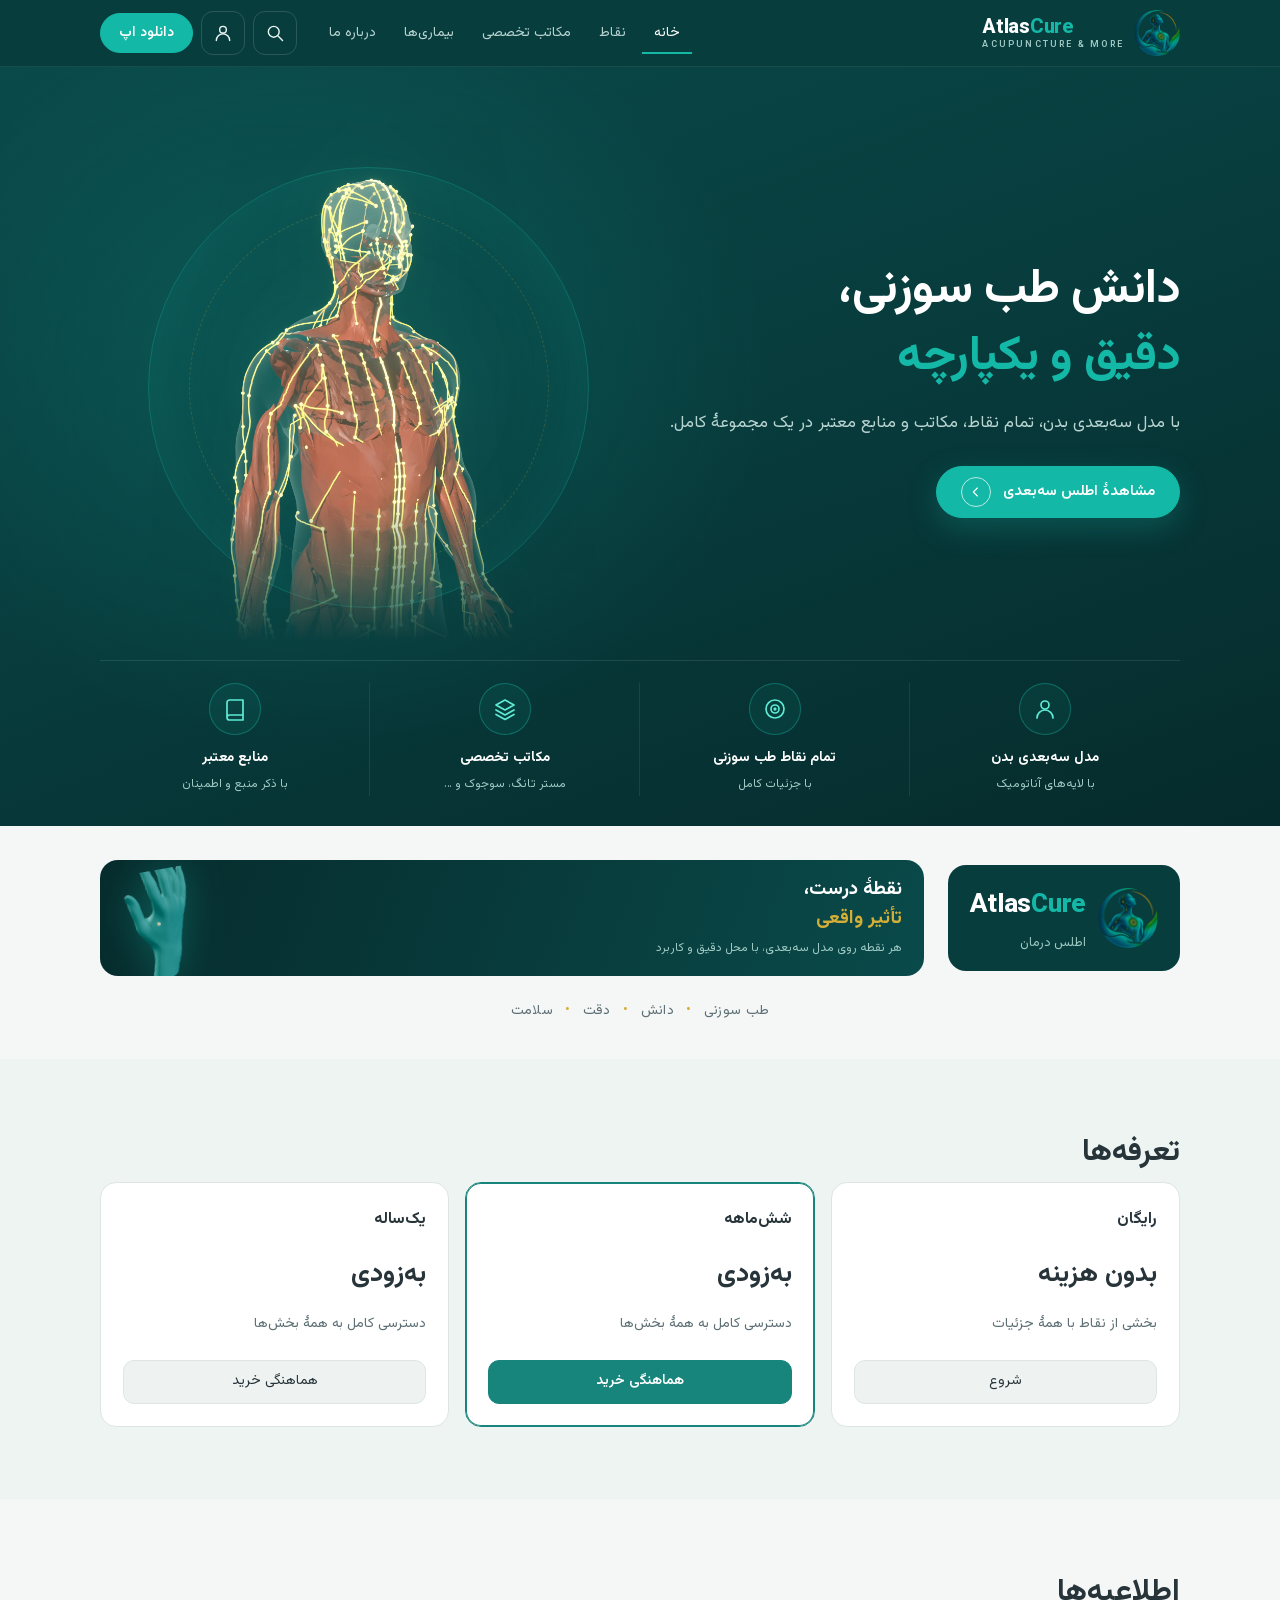
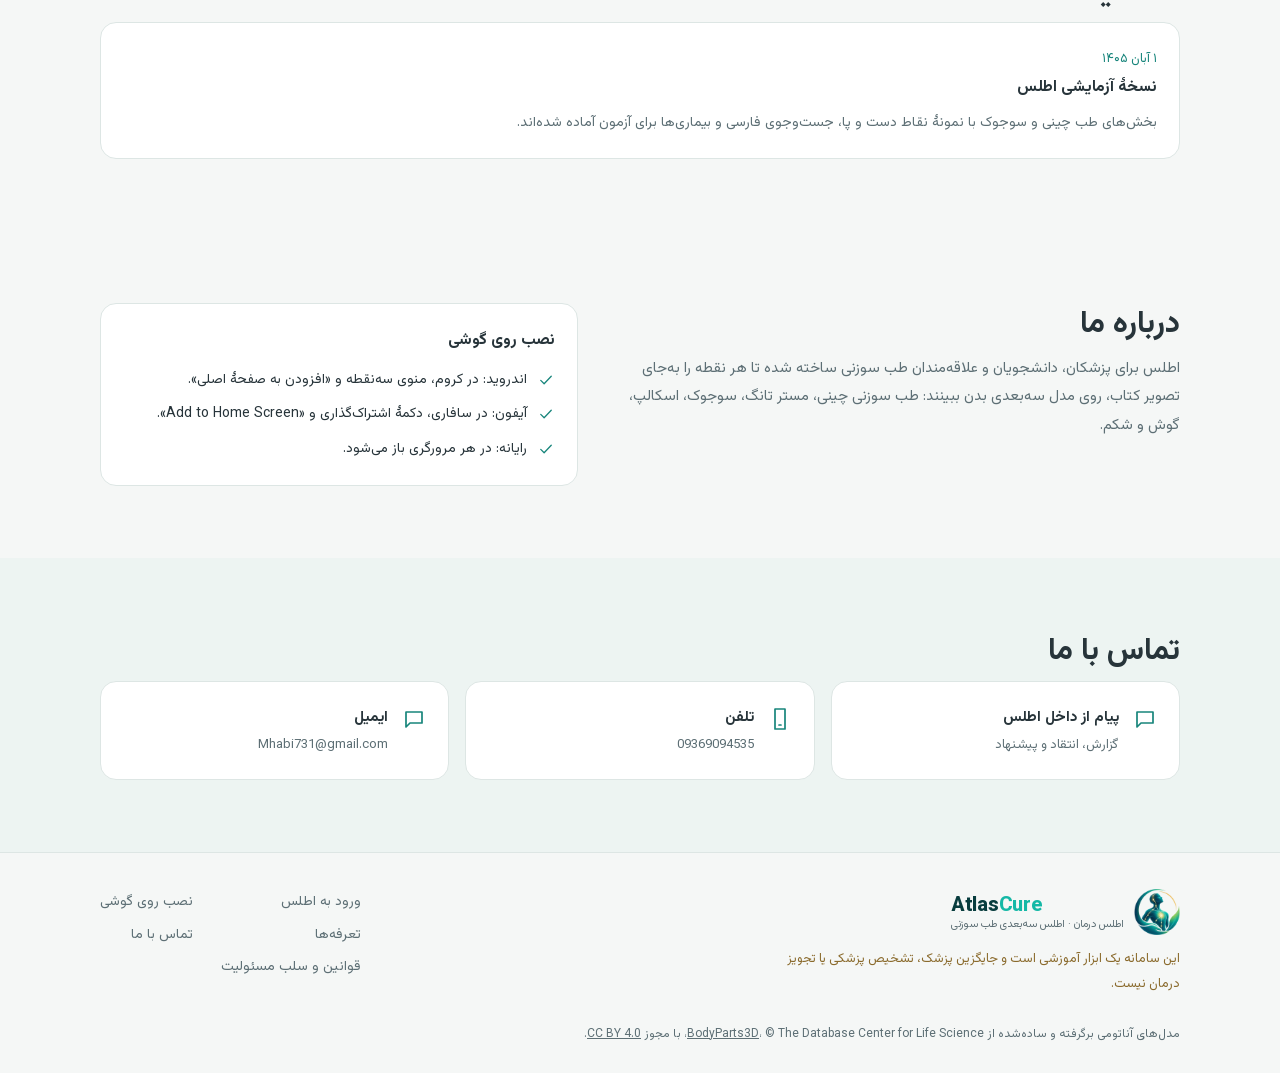
==== commit 997bcc69: "مچ صاف، ابزارهای پنل، PDF پیوست، ظاهر مثل طرح کارفرما" ====
--- a/index.html
+++ b/index.html
@@ -45,7 +45,7 @@
   <header class="nav">
     <div class="wrap nav-row">
       <a class="brand" href="./" aria-label="AtlasCure، صفحهٔ اول">
-        <img class="brand-logo" src="./icon.svg" width="40" height="40" alt="">
+        <img class="brand-logo" src="./assets/logo-emblem.webp" width="46" height="46" alt="">
         <span class="brand-text"><span class="wordmark" dir="ltr" lang="en"><b>Atlas</b><i>Cure</i></span><small dir="ltr" lang="en">ACUPUNCTURE &amp; MORE</small></span>
       </a>
       <nav class="links" aria-label="بخش‌های سایت">
@@ -80,7 +80,6 @@
     <section class="hero">
       <div class="wrap hero-grid">
         <div class="hero-copy">
-          <p class="eyebrow">اطلس درمان</p>
           <h1>دانش طب سوزنی،<br><span>دقیق و یکپارچه</span></h1>
           <p class="lead">با مدل سه‌بعدی بدن، تمام نقاط، مکاتب و منابع معتبر در یک مجموعهٔ کامل.</p>
           <div class="cta-row">
@@ -89,7 +88,7 @@
         </div>
         <div class="hero-art" aria-hidden="true">
           <span class="ring"></span>
-          <img src="./assets/hero-meridians.webp" alt="" width="1180" height="1036" loading="eager">
+          <img src="./assets/hero-anatomy.webp" alt="بدن سه‌بعدی با مسیر مریدین‌ها و نقاط طب سوزنی" width="1180" height="1036" loading="eager">
         </div>
       </div>
       <div class="wrap">
@@ -105,7 +104,7 @@
     <section class="strip">
       <div class="wrap strip-grid">
         <div class="strip-brand">
-          <img src="./icon.svg" width="56" height="56" alt="">
+          <img src="./assets/logo-emblem.webp" width="60" height="60" alt="">
           <span><span class="wordmark" dir="ltr" lang="en"><b>Atlas</b><i>Cure</i></span><small>اطلس درمان</small></span>
         </div>
         <a class="strip-card" data-app="#/s/tcm/m/body-male/mer/LU" href="app/#/s/tcm/m/body-male/mer/LU">
@@ -182,7 +181,7 @@
   <footer class="foot">
     <div class="wrap foot-grid">
       <div>
-        <a class="brand" href="./"><img class="brand-logo" src="./icon.svg" width="40" height="40" alt=""><span class="brand-text"><span class="wordmark" dir="ltr" lang="en"><b>Atlas</b><i>Cure</i></span><small>اطلس درمان · اطلس سه‌بعدی طب سوزنی</small></span></a>
+        <a class="brand" href="./"><img class="brand-logo" src="./assets/logo-emblem.webp" width="46" height="46" alt=""><span class="brand-text"><span class="wordmark" dir="ltr" lang="en"><b>Atlas</b><i>Cure</i></span><small>اطلس درمان · اطلس سه‌بعدی طب سوزنی</small></span></a>
         <p class="disclaimer">این سامانه یک ابزار آموزشی است و جایگزین پزشک، تشخیص پزشکی یا تجویز درمان نیست.</p>
       </div>
       <nav class="foot-links" aria-label="پیوندها">
--- a/site.css
+++ b/site.css
@@ -45,10 +45,10 @@
 .icon-btn:hover { background: var(--raised); }
 
 /* ───── سربرگ ───── */
-.nav { position: sticky; top: 0; z-index: 10; background: color-mix(in srgb, var(--bg) 88%, transparent); backdrop-filter: blur(12px); border-bottom: 1px solid var(--line); }
+.nav { position: sticky; top: 0; z-index: 10; background: var(--bg); background: color-mix(in srgb, var(--bg) 88%, transparent); backdrop-filter: blur(12px); border-bottom: 1px solid var(--line); }
 .nav-row { height: 66px; display: flex; align-items: center; gap: 20px; }
 .brand { display: flex; align-items: center; gap: 10px; font-weight: 700; text-decoration: none; font-size: 15px; }
-.brand-logo { width: 40px; height: 40px; border-radius: 11px; box-shadow: 0 4px 14px #083d3e30; }
+.brand-logo { width: 46px; height: 46px; object-fit: contain; }
 .brand-text { display: flex; flex-direction: column; line-height: 1.2; }
 .brand-text small { font-size: 11px; font-weight: 400; color: var(--muted); }
 .wordmark { font-size: 20px; font-weight: 800; letter-spacing: -.3px; unicode-bidi: isolate; }
@@ -73,7 +73,6 @@
 .nav .wordmark b { color: #fff; }
 .nav .wordmark i { color: #14b8a6; }
 .nav .brand-text small { color: #9fc9c3; font-size: 9px; letter-spacing: 2.2px; font-weight: 600; }
-.nav .brand-logo { box-shadow: 0 0 0 1px #ffffff1f; }
 .nav .links a { color: #b8d4d1; }
 .nav .links a:hover, .nav .links a[aria-current] { color: #fff; background: transparent; }
 .nav .links a[aria-current] { box-shadow: inset 0 -2px 0 #14b8a6; border-radius: 0; }
@@ -98,7 +97,7 @@
 .cta-ico svg.i { width: 16px; height: 16px; }
 .cta-row { display: flex; gap: 10px; flex-wrap: wrap; }
 .hero-art { position: relative; display: flex; justify-content: center; align-items: center; min-height: 420px; }
-.hero-art img { position: relative; width: 100%; max-width: 620px; height: auto; filter: drop-shadow(0 0 30px #14b8a640); -webkit-mask-image: linear-gradient(to bottom, #000 72%, transparent 98%); mask-image: linear-gradient(to bottom, #000 72%, transparent 98%); }
+.hero-art img { position: relative; width: 112%; max-width: 700px; height: auto; margin-inline-end: -6%; -webkit-mask-image: linear-gradient(to bottom, #000 72%, transparent 98%); mask-image: linear-gradient(to bottom, #000 72%, transparent 98%); }
 .hero-art .ring { position: absolute; width: 82%; aspect-ratio: 1; border-radius: 50%; border: 1px solid #14b8a64d; box-shadow: 0 0 80px #14b8a626 inset; }
 .hero-art .ring::after { content: ''; position: absolute; inset: 9%; border-radius: 50%; border: 1px dashed #d4af3733; }
 
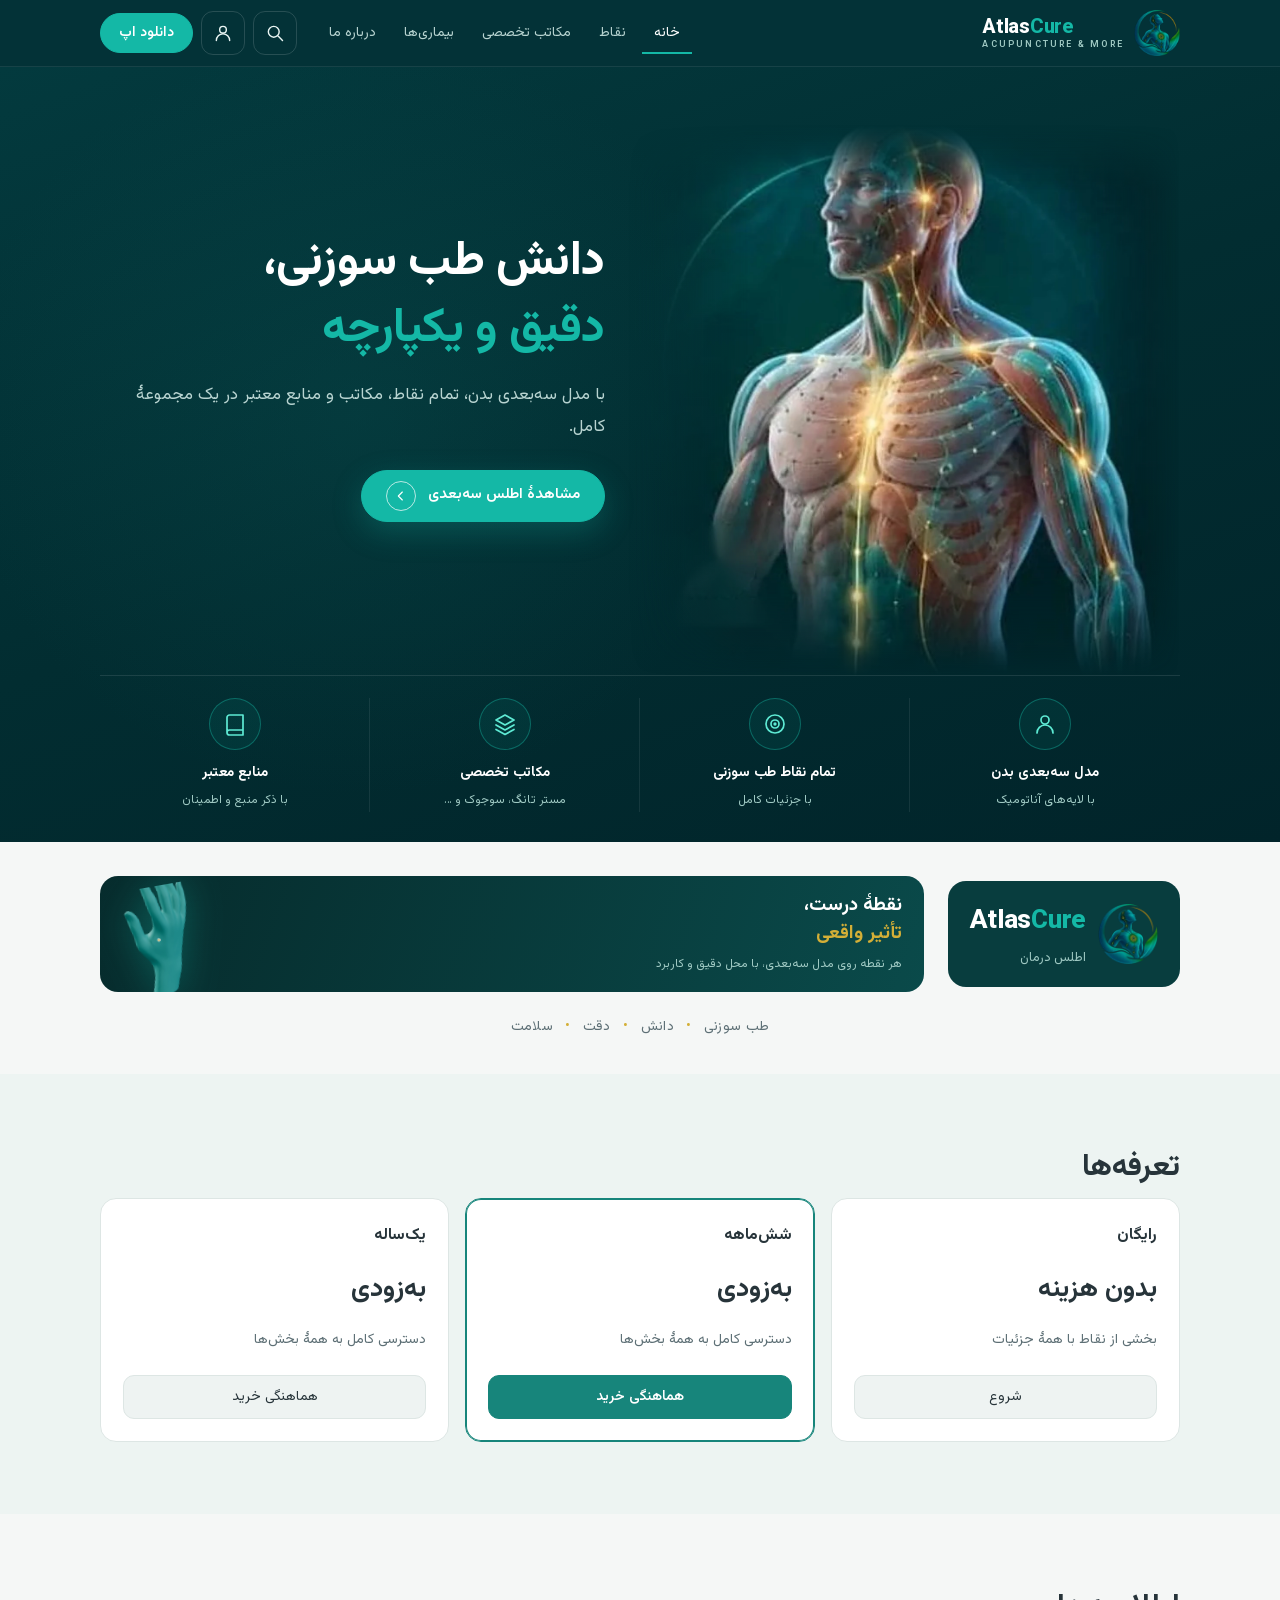
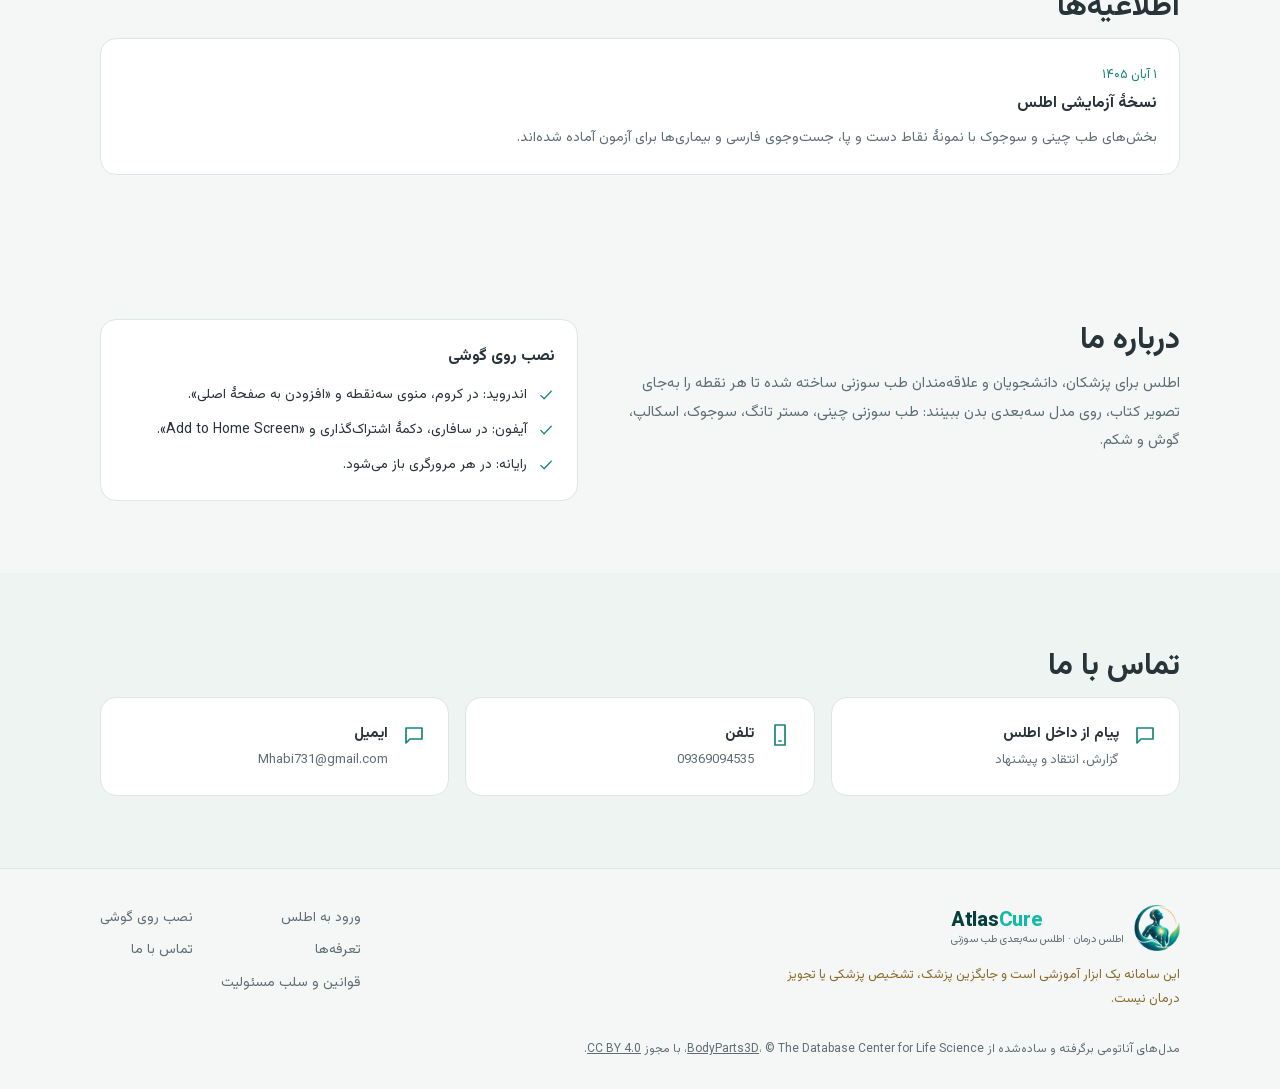
==== commit 6c81371b: "سوراخ شست و مچ بسته شد؛ خط‌کش سون در پنل؛ بنر از تصویر طرح کارفرما؛ بازو از پهلو جدا شد" ====
--- a/index.html
+++ b/index.html
@@ -9,7 +9,7 @@
   <meta name="theme-color" content="#083d3e">
   <link rel="icon" href="./icon.svg" type="image/svg+xml">
   <link rel="stylesheet" href="./fonts/vazirmatn.css">
-  <link rel="stylesheet" href="./site.css">
+  <link rel="stylesheet" href="./site.css?v=20261101">
   <script>
     // پوسته پیش از نقاشی صفحه اعمال می‌شود؛ همان کلید اطلس، پس انتخاب کاربر در هر دو یکی است.
     try { const t = localStorage.getItem('atlas.theme'); if (t) document.documentElement.dataset.theme = t; } catch {}
@@ -87,8 +87,7 @@
           </div>
         </div>
         <div class="hero-art" aria-hidden="true">
-          <span class="ring"></span>
-          <img src="./assets/hero-anatomy.webp" alt="بدن سه‌بعدی با مسیر مریدین‌ها و نقاط طب سوزنی" width="1180" height="1036" loading="eager">
+          <img src="./assets/hero-client.webp" alt="بدن با مسیر مریدین‌ها و نقاط طب سوزنی" width="1282" height="1280" loading="eager">
         </div>
       </div>
       <div class="wrap">
--- a/site.css
+++ b/site.css
@@ -69,7 +69,7 @@
 .menu-panel .btn { margin-top: 6px; }
 
 /* ───── بالای صفحه: سربرگ و بنر تیرهٔ یکپارچه، مثل طرح کارفرما ───── */
-.nav { background: #083d3e; border-bottom-color: #ffffff14; color: #eaf6f4; backdrop-filter: none; }
+.nav { background: #033237; border-bottom-color: #ffffff14; color: #eaf6f4; backdrop-filter: none; }
 .nav .wordmark b { color: #fff; }
 .nav .wordmark i { color: #14b8a6; }
 .nav .brand-text small { color: #9fc9c3; font-size: 9px; letter-spacing: 2.2px; font-weight: 600; }
@@ -83,9 +83,13 @@
 
 .hero {
   position: relative; padding: 56px 0 0; overflow: hidden; color: #eaf6f4;
-  background: radial-gradient(ellipse 50% 70% at 25% 40%, #14b8a633, transparent 70%), linear-gradient(160deg, #0a4a4a, #083d3e 45%, #062b2c);
-}
-.hero-grid { position: relative; z-index: 1; display: grid; grid-template-columns: 1fr 1.05fr; gap: 30px; align-items: center; }
+  /* همان رنگ زمینهٔ تصویر طرح کارفرما (دور بدن)، تا لبهٔ تصویر دیده نشود */
+  background: radial-gradient(ellipse 45% 70% at 28% 45%, #0b5a5a40, transparent 70%), linear-gradient(160deg, #033a3e, #022d31 50%, #01242a);
+}
+/* مثل طرح کارفرما: متن سمت چپ، بدن سمت راست و بزرگ تا پایین بنر */
+.hero-grid { position: relative; z-index: 1; display: grid; grid-template-columns: 1.1fr 1fr; gap: 20px; align-items: end; }
+.hero-art { order: -1; }
+.hero-copy { align-self: center; padding-bottom: 40px; }
 .eyebrow { color: var(--gold); font-weight: 600; font-size: 14px; margin: 0 0 10px; letter-spacing: .3px; }
 h1 { font-size: clamp(28px, 4.4vw, 48px); line-height: 1.4; margin: 0 0 16px; letter-spacing: -0.5px; }
 .hero h1 { color: #fff; }
@@ -97,7 +101,7 @@
 .cta-ico svg.i { width: 16px; height: 16px; }
 .cta-row { display: flex; gap: 10px; flex-wrap: wrap; }
 .hero-art { position: relative; display: flex; justify-content: center; align-items: center; min-height: 420px; }
-.hero-art img { position: relative; width: 112%; max-width: 700px; height: auto; margin-inline-end: -6%; -webkit-mask-image: linear-gradient(to bottom, #000 72%, transparent 98%); mask-image: linear-gradient(to bottom, #000 72%, transparent 98%); }
+.hero-art img { position: relative; width: 100%; max-width: 620px; height: auto; margin-bottom: -10px; }
 .hero-art .ring { position: absolute; width: 82%; aspect-ratio: 1; border-radius: 50%; border: 1px solid #14b8a64d; box-shadow: 0 0 80px #14b8a626 inset; }
 .hero-art .ring::after { content: ''; position: absolute; inset: 9%; border-radius: 50%; border: 1px dashed #d4af3733; }
 
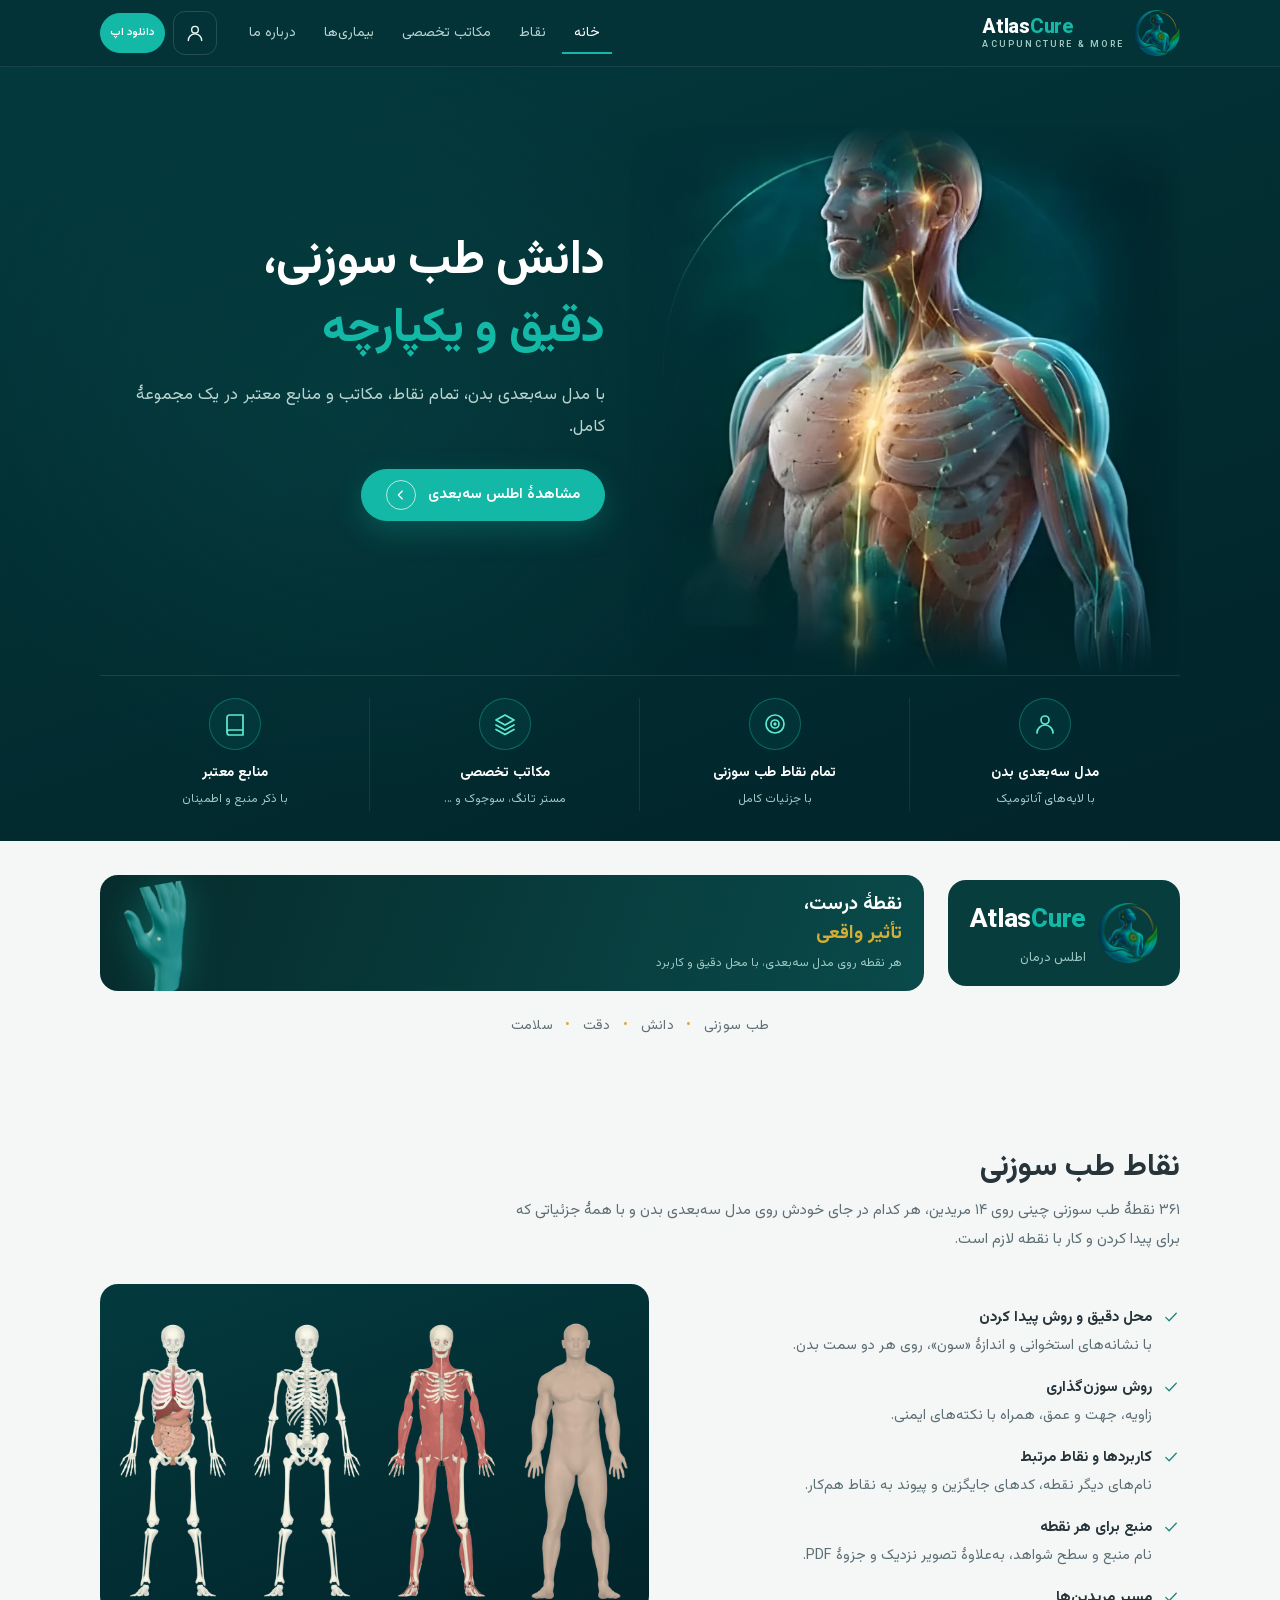
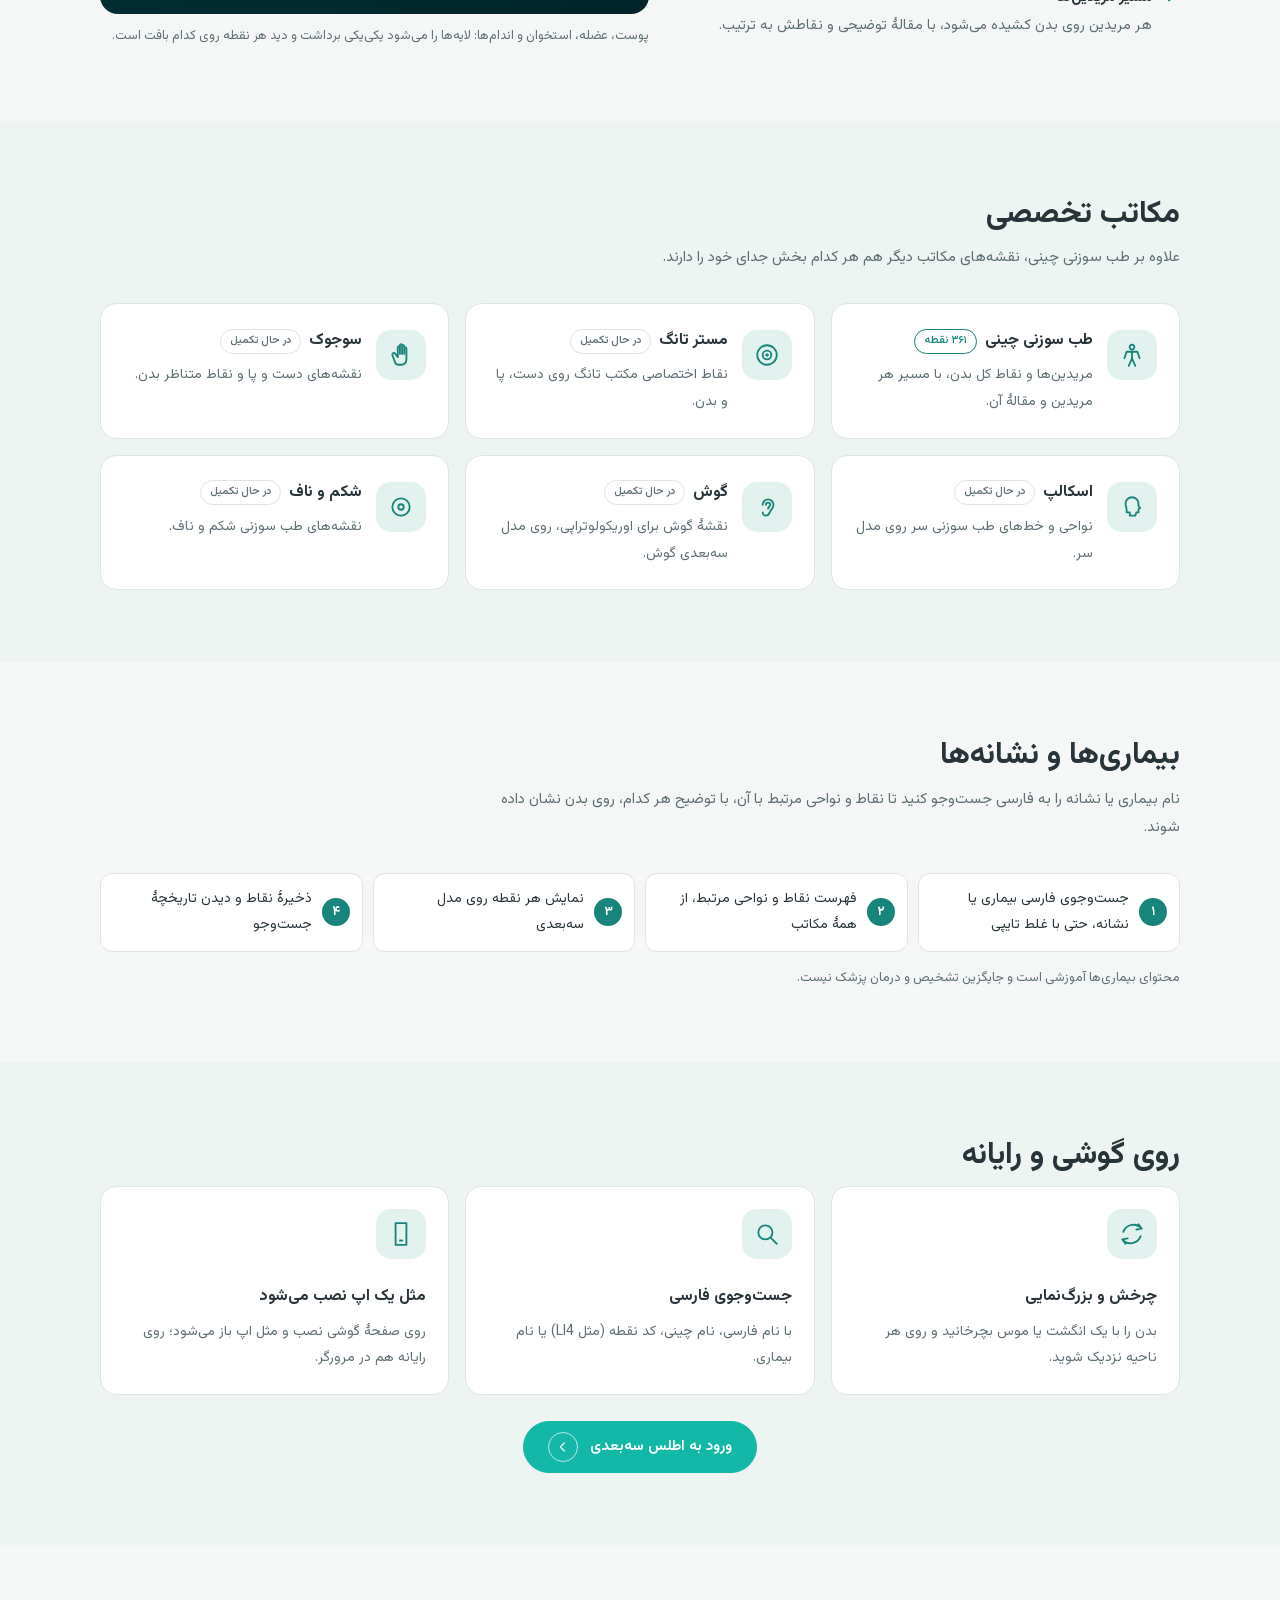
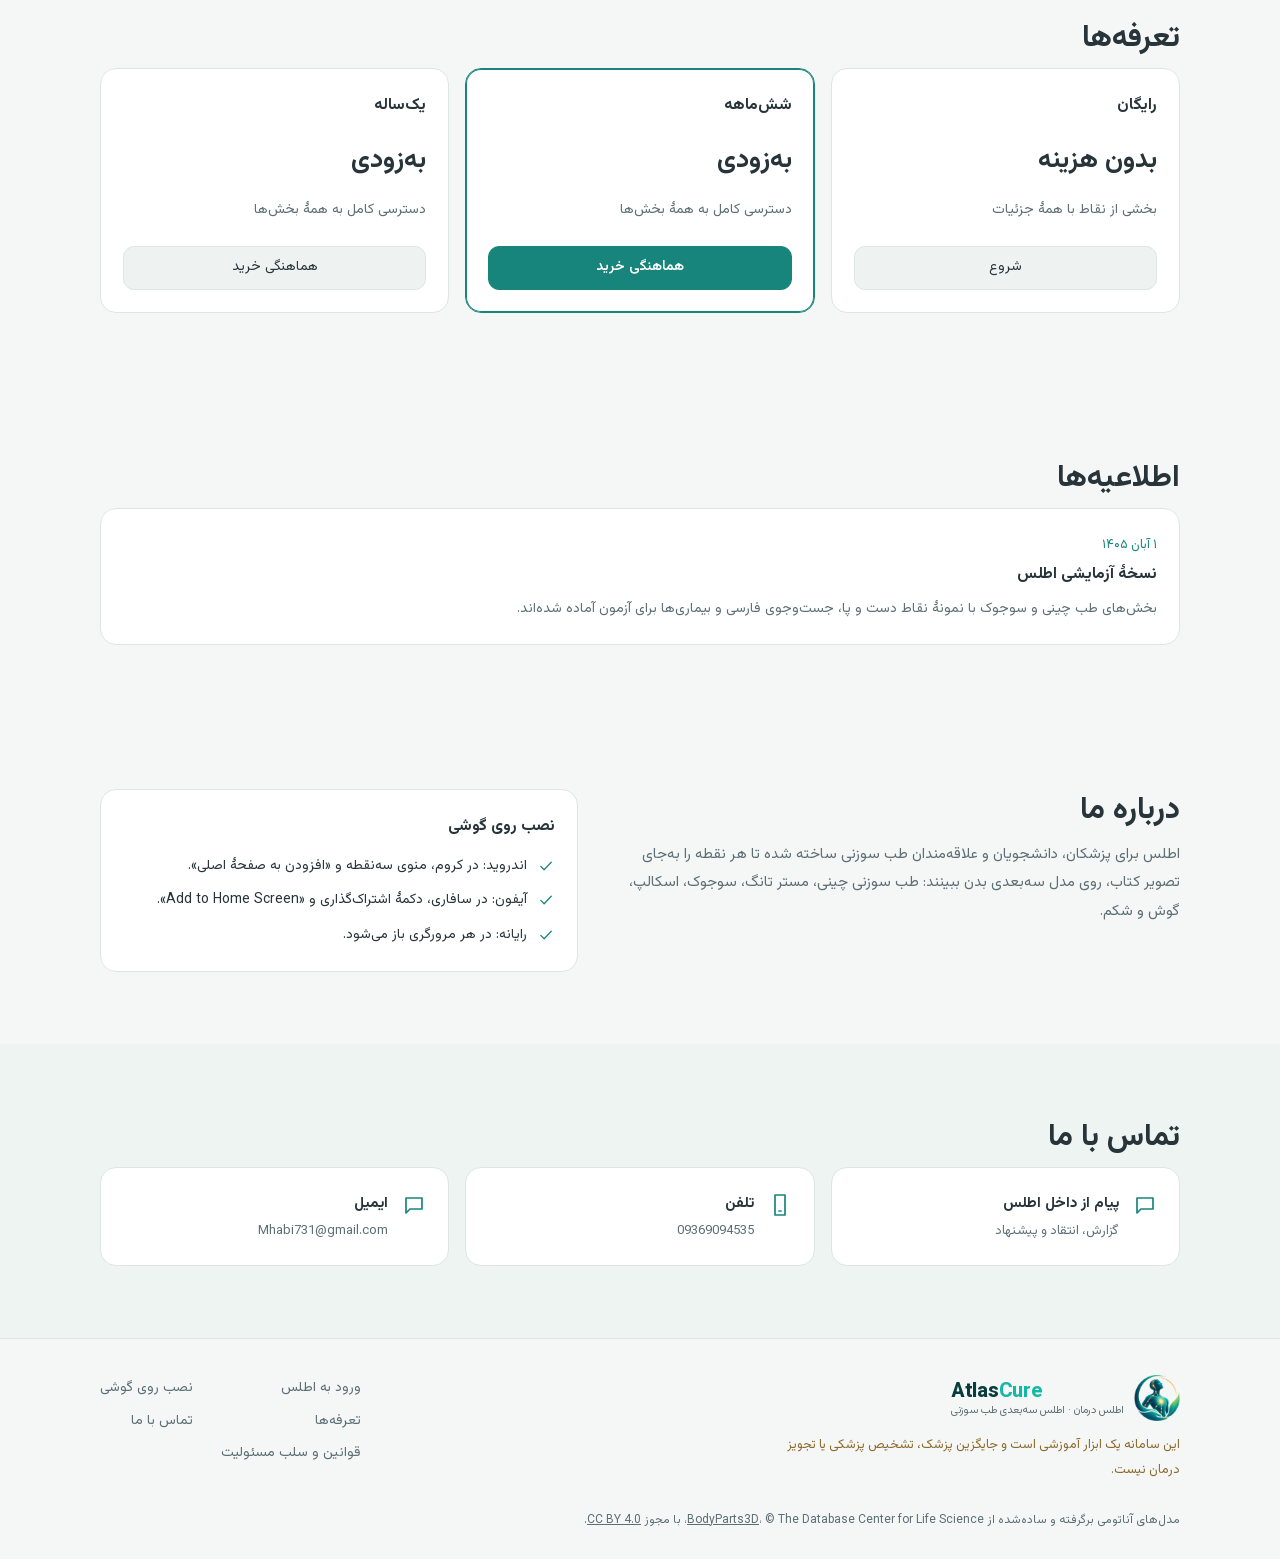
==== commit 783afe8d: "سایت معرفی مستقل، بدن از روبه‌رو در اپ، خط‌کش با درجهٔ سون" ====
--- a/index.html
+++ b/index.html
@@ -50,22 +50,21 @@
       </a>
       <nav class="links" aria-label="بخش‌های سایت">
         <a href="#top" aria-current="page">خانه</a>
-        <a data-app="#/s/tcm" href="app/#/s/tcm">نقاط</a>
-        <a data-app="#/styles" href="app/#/styles">مکاتب تخصصی</a>
-        <a data-app="#/d" href="app/#/d">بیماری‌ها</a>
+        <a href="#points">نقاط</a>
+        <a href="#styles">مکاتب تخصصی</a>
+        <a href="#diseases">بیماری‌ها</a>
         <a href="#about">درباره ما</a>
       </nav>
       <div class="nav-actions">
-        <a class="icon-btn" data-app="" href="app/" aria-label="جست‌وجو در اطلس" title="جست‌وجو در اطلس"><svg class="i"><use href="#i-search"/></svg></a>
-        <a class="icon-btn" data-app="#/plan" href="app/#/plan" aria-label="حساب کاربری" title="حساب کاربری"><svg class="i"><use href="#i-user"/></svg></a>
+        <a class="icon-btn" data-app="#/plan" href="app/#/plan" aria-label="ورود به حساب در اطلس" title="ورود به حساب در اطلس"><svg class="i"><use href="#i-user"/></svg></a>
         <a class="btn primary pill nav-cta" href="#install">دانلود اپ</a>
         <details class="menu">
           <summary class="icon-btn" aria-label="فهرست"><svg class="i"><use href="#i-menu"/></svg></summary>
           <div class="menu-panel">
             <a href="#top">خانه</a>
-            <a data-app="#/s/tcm" href="app/#/s/tcm">نقاط</a>
-            <a data-app="#/styles" href="app/#/styles">مکاتب تخصصی</a>
-            <a data-app="#/d" href="app/#/d">بیماری‌ها</a>
+            <a href="#points">نقاط</a>
+            <a href="#styles">مکاتب تخصصی</a>
+            <a href="#diseases">بیماری‌ها</a>
             <a href="#about">درباره ما</a>
             <a href="#pricing">تعرفه‌ها</a>
             <a href="#contact">تماس با ما</a>
@@ -106,7 +105,7 @@
           <img src="./assets/logo-emblem.webp" width="60" height="60" alt="">
           <span><span class="wordmark" dir="ltr" lang="en"><b>Atlas</b><i>Cure</i></span><small>اطلس درمان</small></span>
         </div>
-        <a class="strip-card" data-app="#/s/tcm/m/body-male/mer/LU" href="app/#/s/tcm/m/body-male/mer/LU">
+        <a class="strip-card" href="#points">
           <span><b>نقطهٔ درست،</b><b>تأثیر واقعی</b><small>هر نقطه روی مدل سه‌بعدی، با محل دقیق و کاربرد</small></span>
           <img src="./assets/hand.webp" alt="" width="390" height="665" loading="lazy">
         </a>
@@ -114,7 +113,74 @@
       </div>
     </section>
 
-    <section id="pricing" class="block alt">
+
+    <section id="points" class="block">
+      <div class="wrap">
+        <h2>نقاط طب سوزنی</h2>
+        <p class="section-lead">۳۶۱ نقطهٔ طب سوزنی چینی روی ۱۴ مریدین، هر کدام در جای خودش روی مدل سه‌بعدی بدن و با همهٔ جزئیاتی که برای پیدا کردن و کار با نقطه لازم است.</p>
+        <div class="points-grid">
+          <ul class="checks big-checks">
+            <li><svg class="i"><use href="#i-check"/></svg><span><b>محل دقیق و روش پیدا کردن</b>با نشانه‌های استخوانی و اندازهٔ «سون»، روی هر دو سمت بدن.</span></li>
+            <li><svg class="i"><use href="#i-check"/></svg><span><b>روش سوزن‌گذاری</b>زاویه، جهت و عمق، همراه با نکته‌های ایمنی.</span></li>
+            <li><svg class="i"><use href="#i-check"/></svg><span><b>کاربردها و نقاط مرتبط</b>نام‌های دیگر نقطه، کدهای جایگزین و پیوند به نقاط هم‌کار.</span></li>
+            <li><svg class="i"><use href="#i-check"/></svg><span><b>منبع برای هر نقطه</b>نام منبع و سطح شواهد، به‌علاوهٔ تصویر نزدیک و جزوهٔ PDF.</span></li>
+            <li><svg class="i"><use href="#i-check"/></svg><span><b>مسیر مریدین‌ها</b>هر مریدین روی بدن کشیده می‌شود، با مقالهٔ توضیحی و نقاطش به ترتیب.</span></li>
+          </ul>
+          <figure class="layers">
+            <div class="layer-imgs">
+              <img src="./assets/body-skin.webp" alt="بدن، لایهٔ پوست" width="364" height="900" loading="lazy">
+              <img src="./assets/body-muscle.webp" alt="بدن، لایهٔ عضله" width="364" height="900" loading="lazy">
+              <img src="./assets/body-bone.webp" alt="بدن، لایهٔ استخوان" width="364" height="900" loading="lazy">
+              <img src="./assets/body-organ.webp" alt="بدن، اندام‌ها" width="364" height="900" loading="lazy">
+            </div>
+            <figcaption>پوست، عضله، استخوان و اندام‌ها: لایه‌ها را می‌شود یکی‌یکی برداشت و دید هر نقطه روی کدام بافت است.</figcaption>
+          </figure>
+        </div>
+      </div>
+    </section>
+
+    <section id="styles" class="block alt">
+      <div class="wrap">
+        <h2>مکاتب تخصصی</h2>
+        <p class="section-lead">علاوه بر طب سوزنی چینی، نقشه‌های مکاتب دیگر هم هر کدام بخش جدای خود را دارند.</p>
+        <div class="grid three styles">
+          <article class="topic"><svg class="i"><use href="#i-body"/></svg><div><h3>طب سوزنی چینی <span class="pill ok">۳۶۱ نقطه</span></h3><p>مریدین‌ها و نقاط کل بدن، با مسیر هر مریدین و مقالهٔ آن.</p></div></article>
+          <article class="topic"><svg class="i"><use href="#i-target"/></svg><div><h3>مستر تانگ <span class="pill">در حال تکمیل</span></h3><p>نقاط اختصاصی مکتب تانگ روی دست، پا و بدن.</p></div></article>
+          <article class="topic"><svg class="i"><use href="#i-hand"/></svg><div><h3>سوجوک <span class="pill">در حال تکمیل</span></h3><p>نقشه‌های دست و پا و نقاط متناظر بدن.</p></div></article>
+          <article class="topic"><svg class="i"><use href="#i-head"/></svg><div><h3>اسکالپ <span class="pill">در حال تکمیل</span></h3><p>نواحی و خط‌های طب سوزنی سر روی مدل سر.</p></div></article>
+          <article class="topic"><svg class="i"><use href="#i-ear"/></svg><div><h3>گوش <span class="pill">در حال تکمیل</span></h3><p>نقشهٔ گوش برای اوریکولوتراپی، روی مدل سه‌بعدی گوش.</p></div></article>
+          <article class="topic"><svg class="i"><use href="#i-navel"/></svg><div><h3>شکم و ناف <span class="pill">در حال تکمیل</span></h3><p>نقشه‌های طب سوزنی شکم و ناف.</p></div></article>
+        </div>
+      </div>
+    </section>
+
+    <section id="diseases" class="block">
+      <div class="wrap">
+        <h2>بیماری‌ها و نشانه‌ها</h2>
+        <p class="section-lead">نام بیماری یا نشانه را به فارسی جست‌وجو کنید تا نقاط و نواحی مرتبط با آن، با توضیح هر کدام، روی بدن نشان داده شوند.</p>
+        <ol class="flow-steps site-steps">
+          <li><b>۱</b>جست‌وجوی فارسی بیماری یا نشانه، حتی با غلط تایپی</li>
+          <li><b>۲</b>فهرست نقاط و نواحی مرتبط، از همهٔ مکاتب</li>
+          <li><b>۳</b>نمایش هر نقطه روی مدل سه‌بعدی</li>
+          <li><b>۴</b>ذخیرهٔ نقاط و دیدن تاریخچهٔ جست‌وجو</li>
+        </ol>
+        <p class="note">محتوای بیماری‌ها آموزشی است و جایگزین تشخیص و درمان پزشک نیست.</p>
+      </div>
+    </section>
+
+    <section id="how" class="block alt">
+      <div class="wrap">
+        <h2>روی گوشی و رایانه</h2>
+        <div class="grid three">
+          <article class="feature"><svg class="i"><use href="#i-rotate"/></svg><h3>چرخش و بزرگ‌نمایی</h3><p>بدن را با یک انگشت یا موس بچرخانید و روی هر ناحیه نزدیک شوید.</p></article>
+          <article class="feature"><svg class="i"><use href="#i-search"/></svg><h3>جست‌وجوی فارسی</h3><p>با نام فارسی، نام چینی، کد نقطه (مثل LI4) یا نام بیماری.</p></article>
+          <article class="feature"><svg class="i"><use href="#i-phone"/></svg><h3>مثل یک اپ نصب می‌شود</h3><p>روی صفحهٔ گوشی نصب و مثل اپ باز می‌شود؛ روی رایانه هم در مرورگر.</p></article>
+        </div>
+        <div class="cta-row center-row"><a class="btn primary pill big" data-app="" href="app/">ورود به اطلس سه‌بعدی <span class="cta-ico"><svg class="i"><use href="#i-left"/></svg></span></a></div>
+      </div>
+    </section>
+
+    <section id="pricing" class="block">
       <div class="wrap">
         <h2>تعرفه‌ها</h2>
         <div class="grid three plans">
--- a/site.css
+++ b/site.css
@@ -188,6 +188,22 @@
 .contact-card small { display: block; color: var(--muted); font-size: 13px; }
 .contact-card .ltr { direction: ltr; unicode-bidi: isolate; }
 
+/* ───── بخش‌های معرفی ───── */
+.points-grid { display: grid; grid-template-columns: 1fr 1.1fr; gap: 32px; align-items: center; }
+.big-checks { gap: 14px; }
+.big-checks li { font-size: 14.5px; color: var(--muted); }
+.big-checks li b { display: block; color: var(--text); font-size: 15px; }
+.layers { margin: 0; }
+.layer-imgs { display: grid; grid-template-columns: repeat(4, 1fr); gap: 8px; background: linear-gradient(160deg, #033a3e, #01242a); border-radius: 18px; padding: 18px 10px 0; }
+.layer-imgs img { width: 100%; height: auto; max-height: 340px; object-fit: contain; }
+.layers figcaption { color: var(--muted); font-size: 13px; margin-top: 10px; }
+.styles h3 { display: flex; align-items: center; gap: 8px; flex-wrap: wrap; }
+.pill { font-size: 11px; font-weight: 500; border-radius: 20px; padding: 1px 9px; border: 1px solid var(--line); color: var(--muted); }
+.pill.ok { color: var(--accent); border-color: var(--accent); }
+.site-steps li { background: var(--panel); border: 1px solid var(--line); }
+.center-row { justify-content: center; margin-top: 26px; }
+.block#how .btn.primary { background: #14b8a6; border-color: #14b8a6; color: #fff; }
+
 /* ───── پایین صفحه ───── */
 .foot { border-top: 1px solid var(--line); padding: 36px 0 28px; }
 .foot-grid { display: flex; justify-content: space-between; gap: 30px; flex-wrap: wrap; }
@@ -205,6 +221,7 @@
 .doc ul { padding-inline-start: 22px; }
 
 @media (max-width: 900px) {
+  .points-grid { grid-template-columns: 1fr; }
   .links, .nav-cta { display: none; }
   .menu { display: block; }
   .nav-actions { margin-inline-start: auto; }
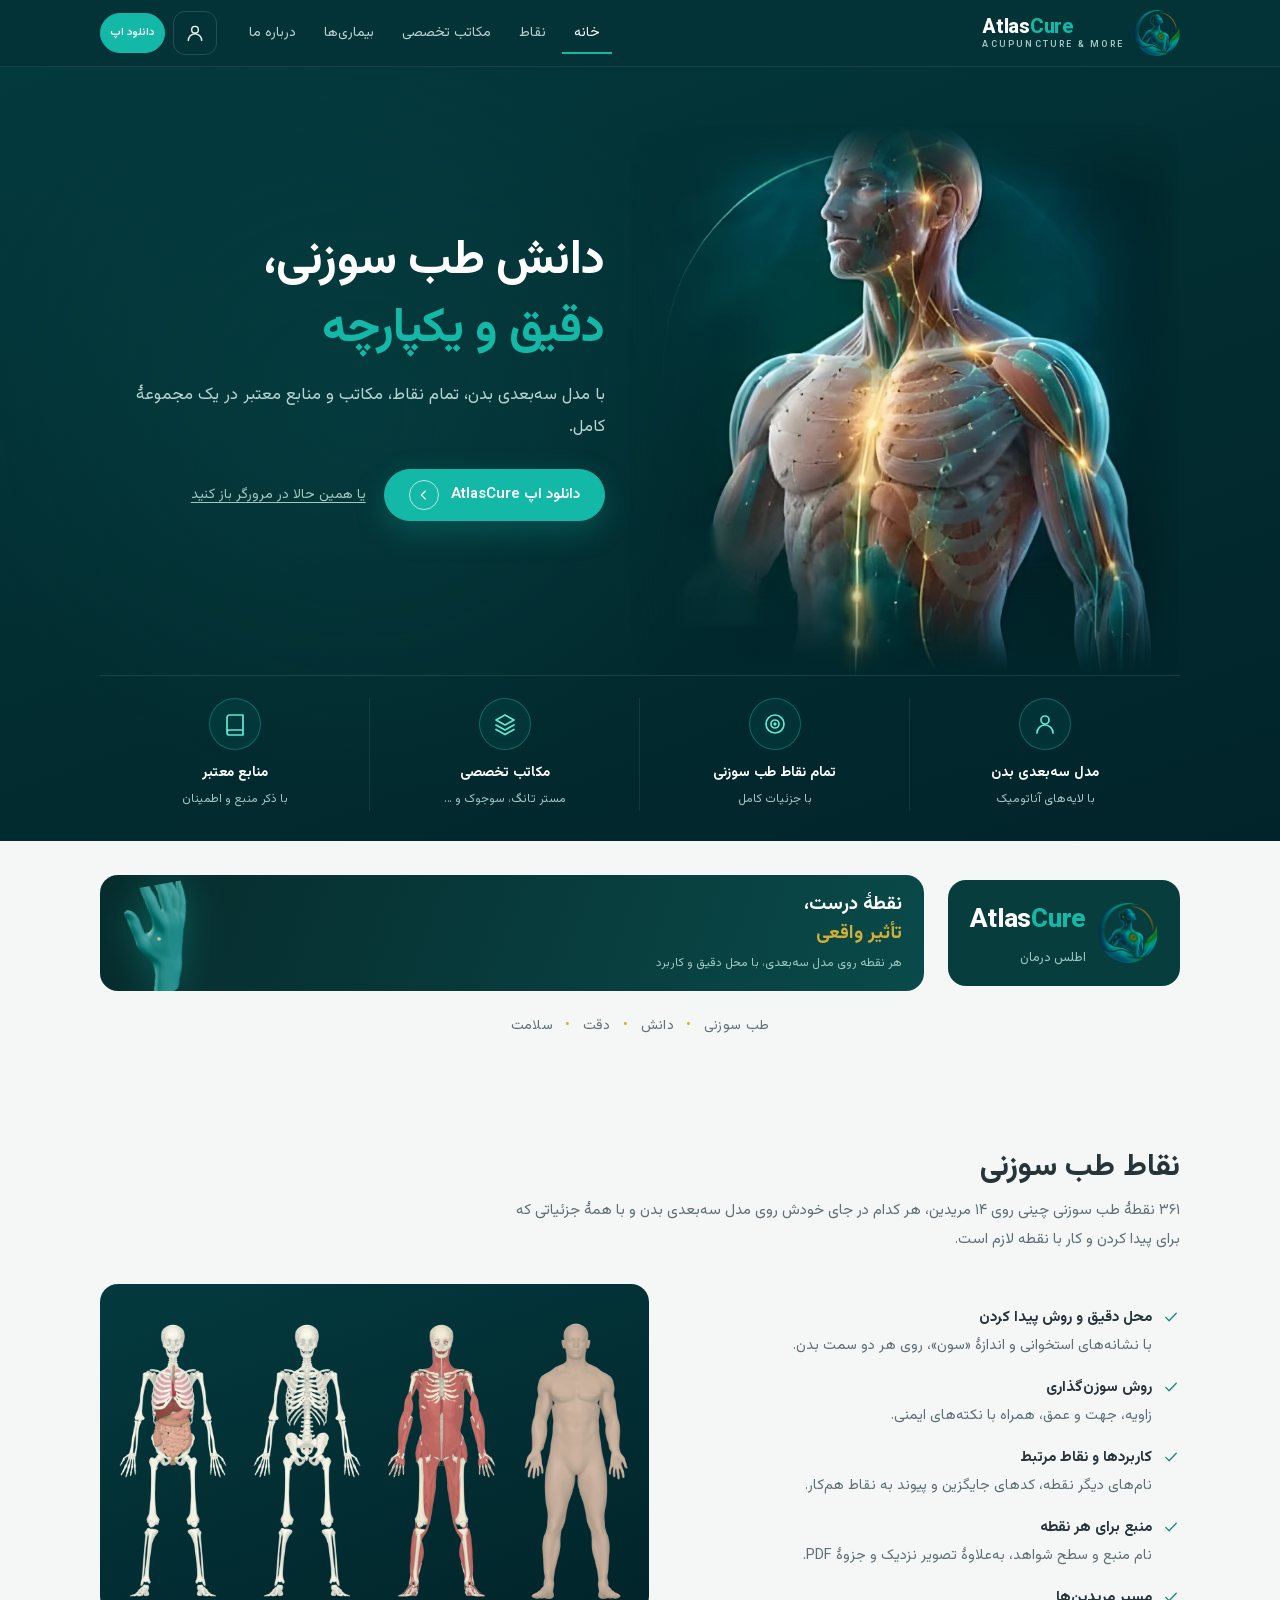
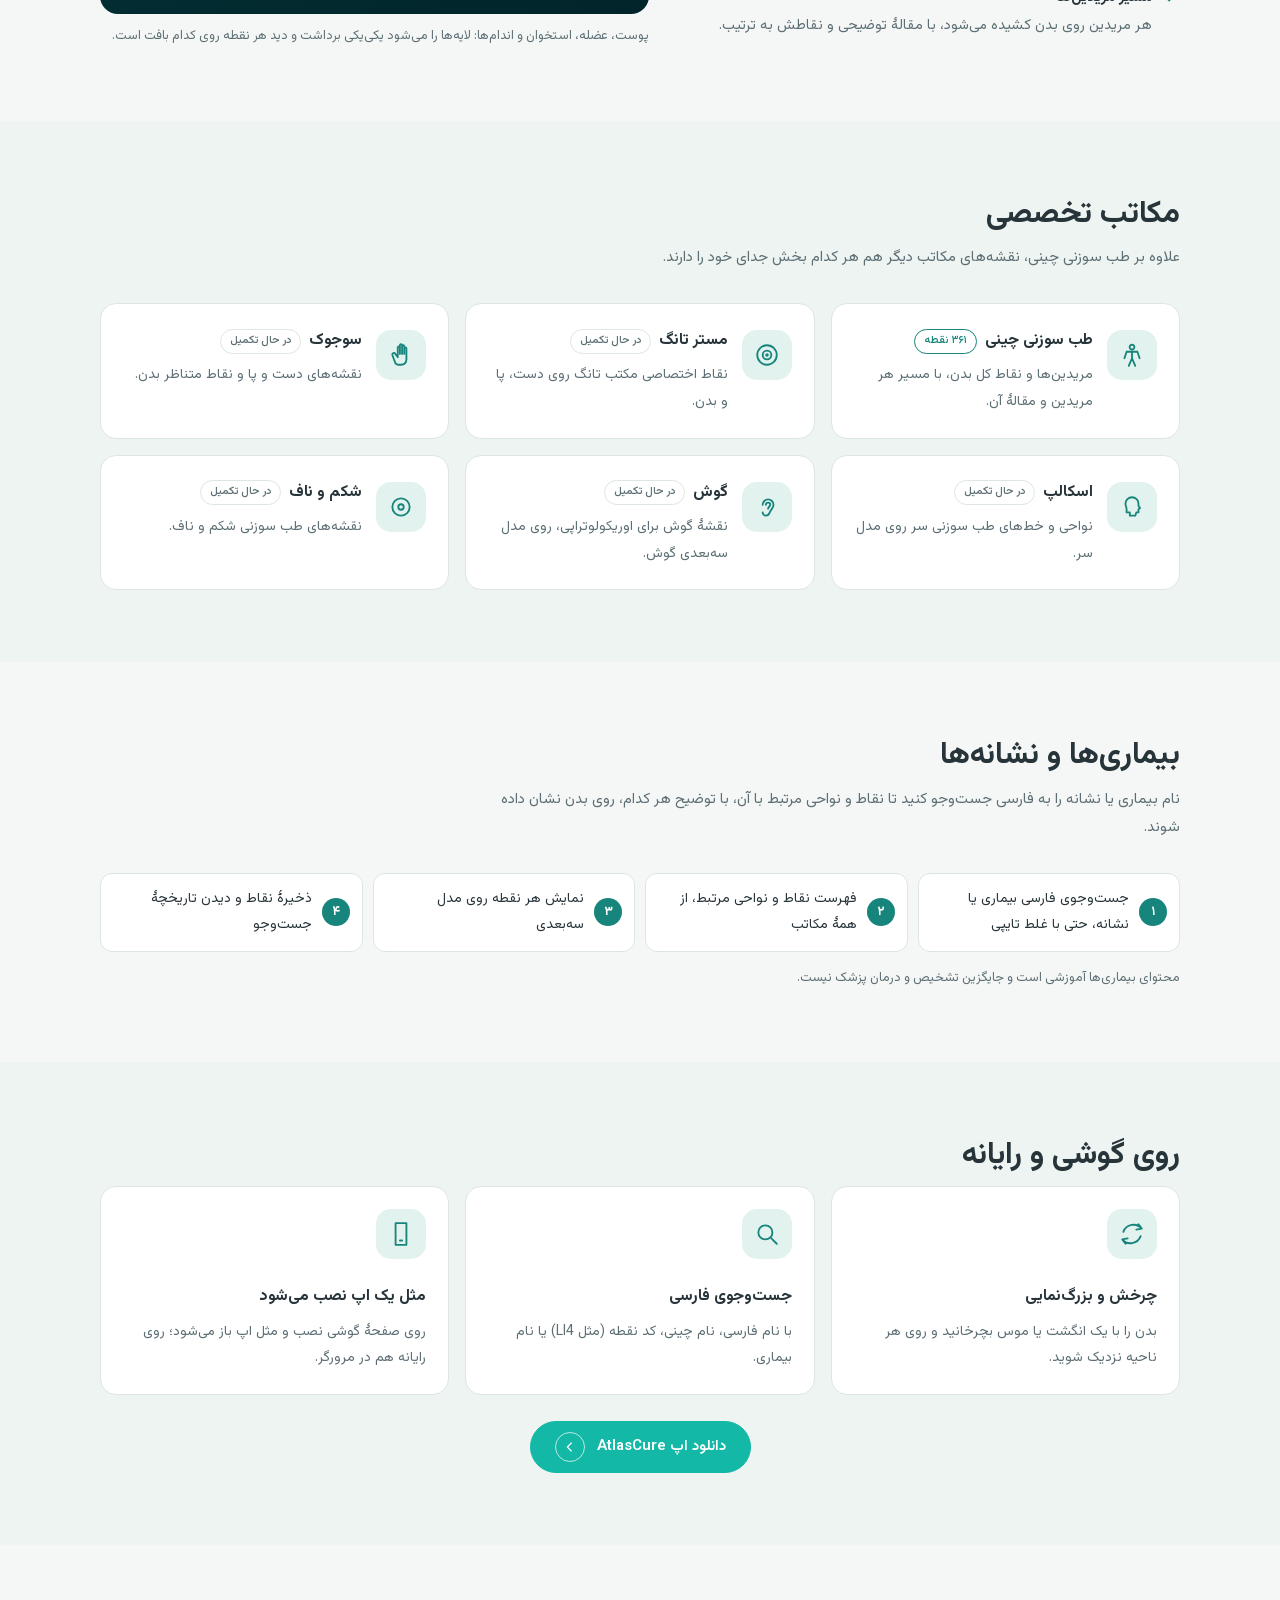
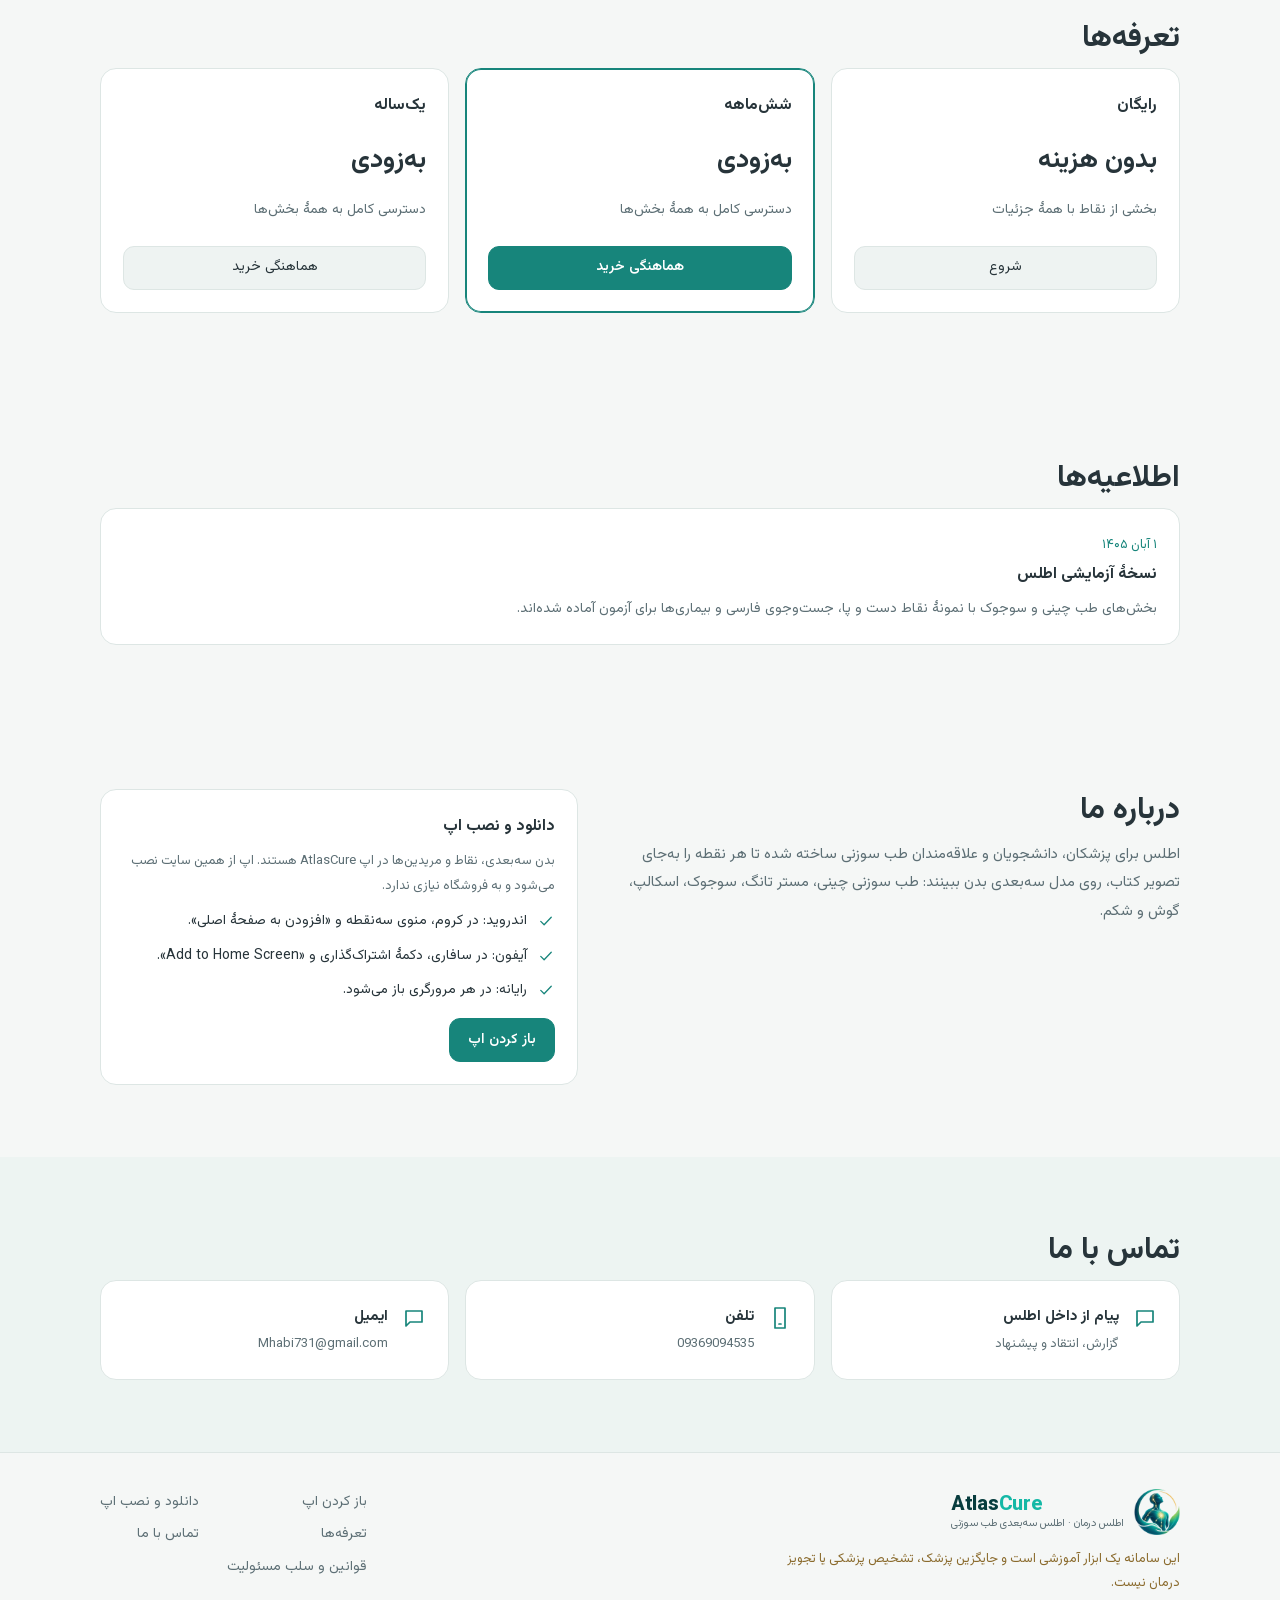
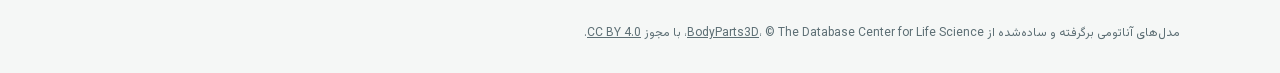
==== commit f963bc8e: "سایت: دکمهٔ دانلود اپ به‌جای مشاهدهٔ اطلس" ====
--- a/index.html
+++ b/index.html
@@ -9,7 +9,7 @@
   <meta name="theme-color" content="#083d3e">
   <link rel="icon" href="./icon.svg" type="image/svg+xml">
   <link rel="stylesheet" href="./fonts/vazirmatn.css">
-  <link rel="stylesheet" href="./site.css?v=20261101">
+  <link rel="stylesheet" href="./site.css?v=20261104">
   <script>
     // پوسته پیش از نقاشی صفحه اعمال می‌شود؛ همان کلید اطلس، پس انتخاب کاربر در هر دو یکی است.
     try { const t = localStorage.getItem('atlas.theme'); if (t) document.documentElement.dataset.theme = t; } catch {}
@@ -68,7 +68,7 @@
             <a href="#about">درباره ما</a>
             <a href="#pricing">تعرفه‌ها</a>
             <a href="#contact">تماس با ما</a>
-            <a class="btn primary" data-app="" href="app/">ورود به اطلس</a>
+            <a class="btn primary" href="#install">دانلود اپ</a>
           </div>
         </details>
       </div>
@@ -82,7 +82,8 @@
           <h1>دانش طب سوزنی،<br><span>دقیق و یکپارچه</span></h1>
           <p class="lead">با مدل سه‌بعدی بدن، تمام نقاط، مکاتب و منابع معتبر در یک مجموعهٔ کامل.</p>
           <div class="cta-row">
-            <a class="btn primary pill big" data-app="" href="app/">مشاهدهٔ اطلس سه‌بعدی <span class="cta-ico"><svg class="i"><use href="#i-left"/></svg></span></a>
+            <a class="btn primary pill big" href="#install">دانلود اپ AtlasCure <span class="cta-ico"><svg class="i"><use href="#i-left"/></svg></span></a>
+            <a class="open-app" data-app="" href="app/">یا همین حالا در مرورگر باز کنید</a>
           </div>
         </div>
         <div class="hero-art" aria-hidden="true">
@@ -176,7 +177,7 @@
           <article class="feature"><svg class="i"><use href="#i-search"/></svg><h3>جست‌وجوی فارسی</h3><p>با نام فارسی، نام چینی، کد نقطه (مثل LI4) یا نام بیماری.</p></article>
           <article class="feature"><svg class="i"><use href="#i-phone"/></svg><h3>مثل یک اپ نصب می‌شود</h3><p>روی صفحهٔ گوشی نصب و مثل اپ باز می‌شود؛ روی رایانه هم در مرورگر.</p></article>
         </div>
-        <div class="cta-row center-row"><a class="btn primary pill big" data-app="" href="app/">ورود به اطلس سه‌بعدی <span class="cta-ico"><svg class="i"><use href="#i-left"/></svg></span></a></div>
+        <div class="cta-row center-row"><a class="btn primary pill big" href="#install">دانلود اپ AtlasCure <span class="cta-ico"><svg class="i"><use href="#i-left"/></svg></span></a></div>
       </div>
     </section>
 
@@ -220,12 +221,14 @@
           <p class="section-lead">اطلس برای پزشکان، دانشجویان و علاقه‌مندان طب سوزنی ساخته شده تا هر نقطه را به‌جای تصویر کتاب، روی مدل سه‌بعدی بدن ببینند: طب سوزنی چینی، مستر تانگ، سوجوک، اسکالپ، گوش و شکم.</p>
         </div>
         <div id="install" class="guide">
-          <h3>نصب روی گوشی</h3>
+          <h3>دانلود و نصب اپ</h3>
+          <p class="note" style="margin-top:4px">بدن سه‌بعدی، نقاط و مریدین‌ها در اپ AtlasCure هستند. اپ از همین سایت نصب می‌شود و به فروشگاه نیازی ندارد.</p>
           <ul class="checks">
             <li><svg class="i"><use href="#i-check"/></svg>اندروید: در کروم، منوی سه‌نقطه و «افزودن به صفحهٔ اصلی».</li>
             <li><svg class="i"><use href="#i-check"/></svg>آیفون: در سافاری، دکمهٔ اشتراک‌گذاری و «Add to Home Screen».</li>
             <li><svg class="i"><use href="#i-check"/></svg>رایانه: در هر مرورگری باز می‌شود.</li>
           </ul>
+          <a class="btn primary" data-app="" href="app/">باز کردن اپ</a>
         </div>
       </div>
     </section>
@@ -250,8 +253,8 @@
         <p class="disclaimer">این سامانه یک ابزار آموزشی است و جایگزین پزشک، تشخیص پزشکی یا تجویز درمان نیست.</p>
       </div>
       <nav class="foot-links" aria-label="پیوندها">
-        <a data-app="" href="app/">ورود به اطلس</a>
-        <a href="#install">نصب روی گوشی</a>
+        <a data-app="" href="app/">باز کردن اپ</a>
+        <a href="#install">دانلود و نصب اپ</a>
         <a href="#pricing">تعرفه‌ها</a>
         <a href="#contact">تماس با ما</a>
         <a href="./terms.html">قوانین و سلب مسئولیت</a>
--- a/site.css
+++ b/site.css
@@ -99,7 +99,10 @@
 .hero .btn.primary { background: #14b8a6; border-color: #14b8a6; color: #fff; box-shadow: 0 10px 30px #14b8a640; }
 .cta-ico { width: 30px; height: 30px; border-radius: 50%; border: 1.5px solid #ffffffb0; display: grid; place-items: center; margin-inline-start: 4px; }
 .cta-ico svg.i { width: 16px; height: 16px; }
-.cta-row { display: flex; gap: 10px; flex-wrap: wrap; }
+.cta-row { display: flex; gap: 10px 18px; flex-wrap: wrap; align-items: center; }
+.open-app { color: #9fc9c3; font-size: 14px; text-decoration: underline; text-underline-offset: 4px; }
+.open-app:hover { color: #fff; }
+.guide .btn { margin-top: 14px; }
 .hero-art { position: relative; display: flex; justify-content: center; align-items: center; min-height: 420px; }
 .hero-art img { position: relative; width: 100%; max-width: 620px; height: auto; margin-bottom: -10px; }
 .hero-art .ring { position: absolute; width: 82%; aspect-ratio: 1; border-radius: 50%; border: 1px solid #14b8a64d; box-shadow: 0 0 80px #14b8a626 inset; }
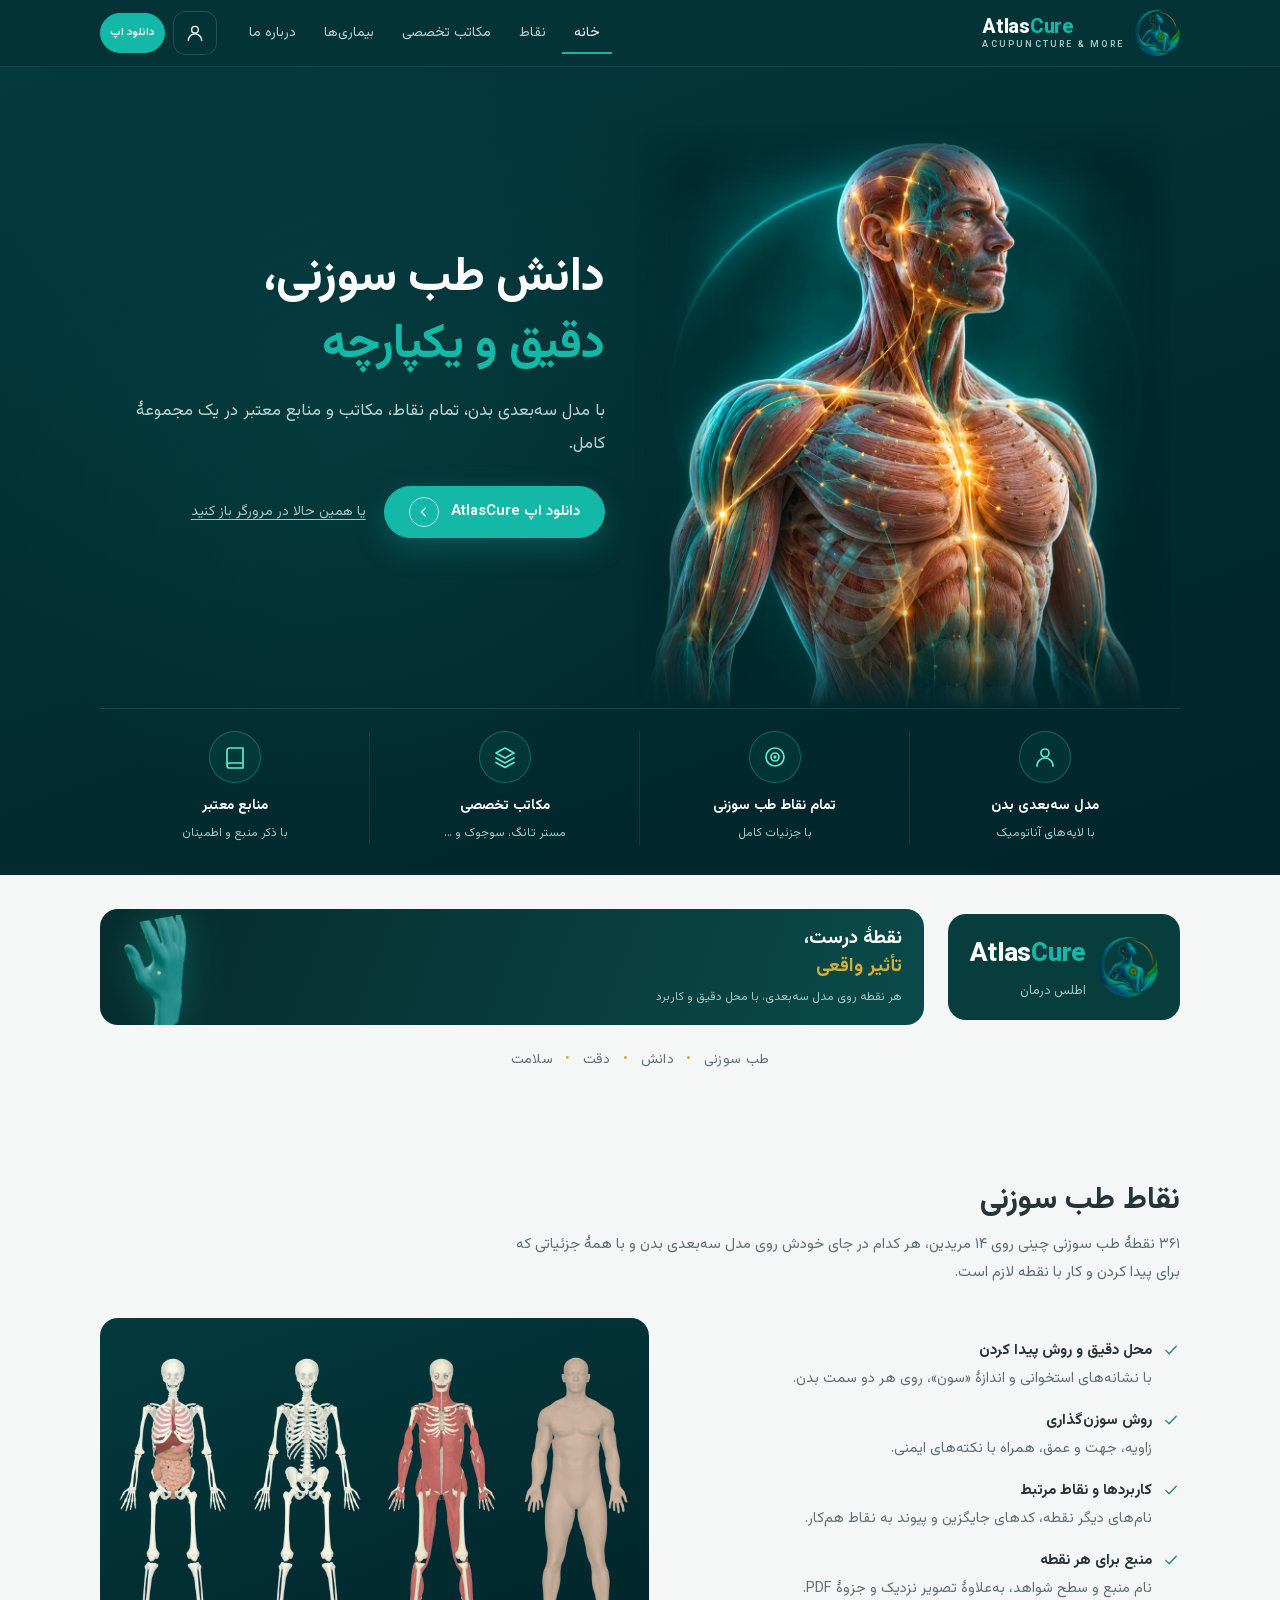
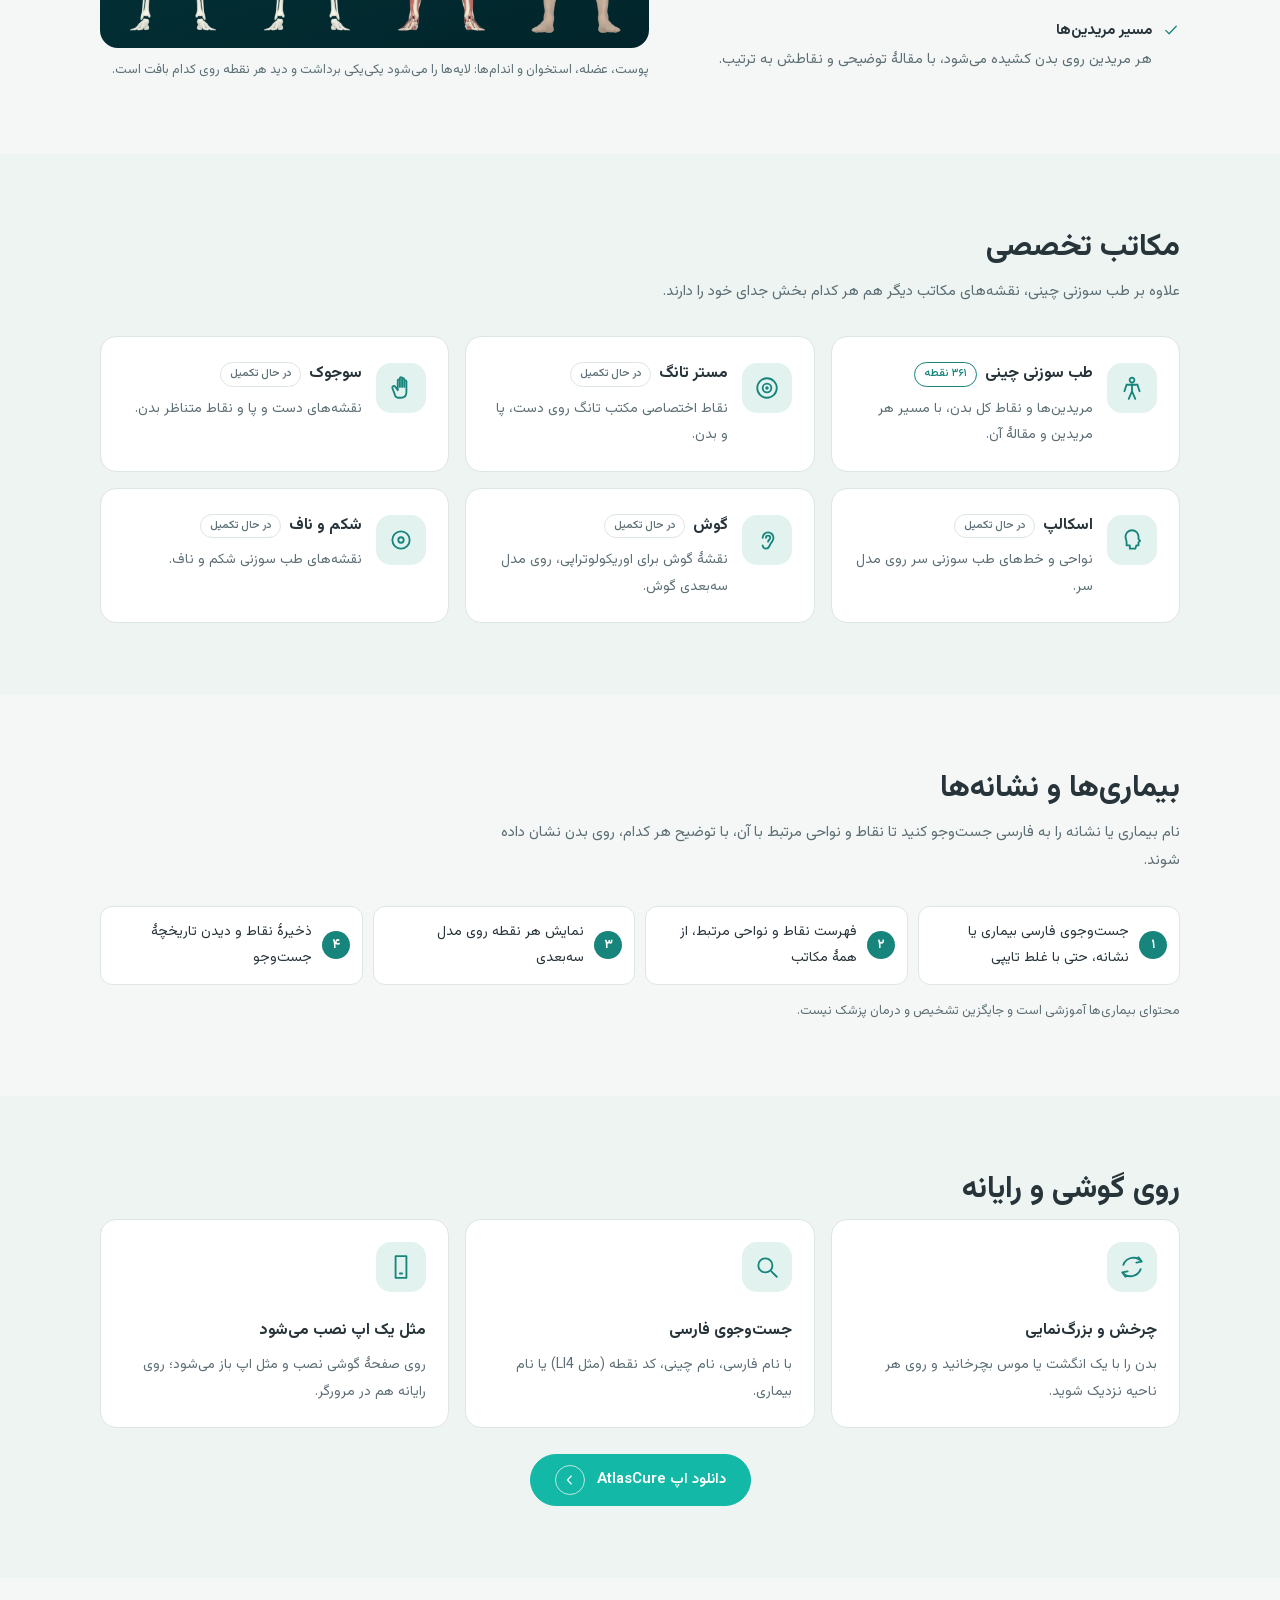
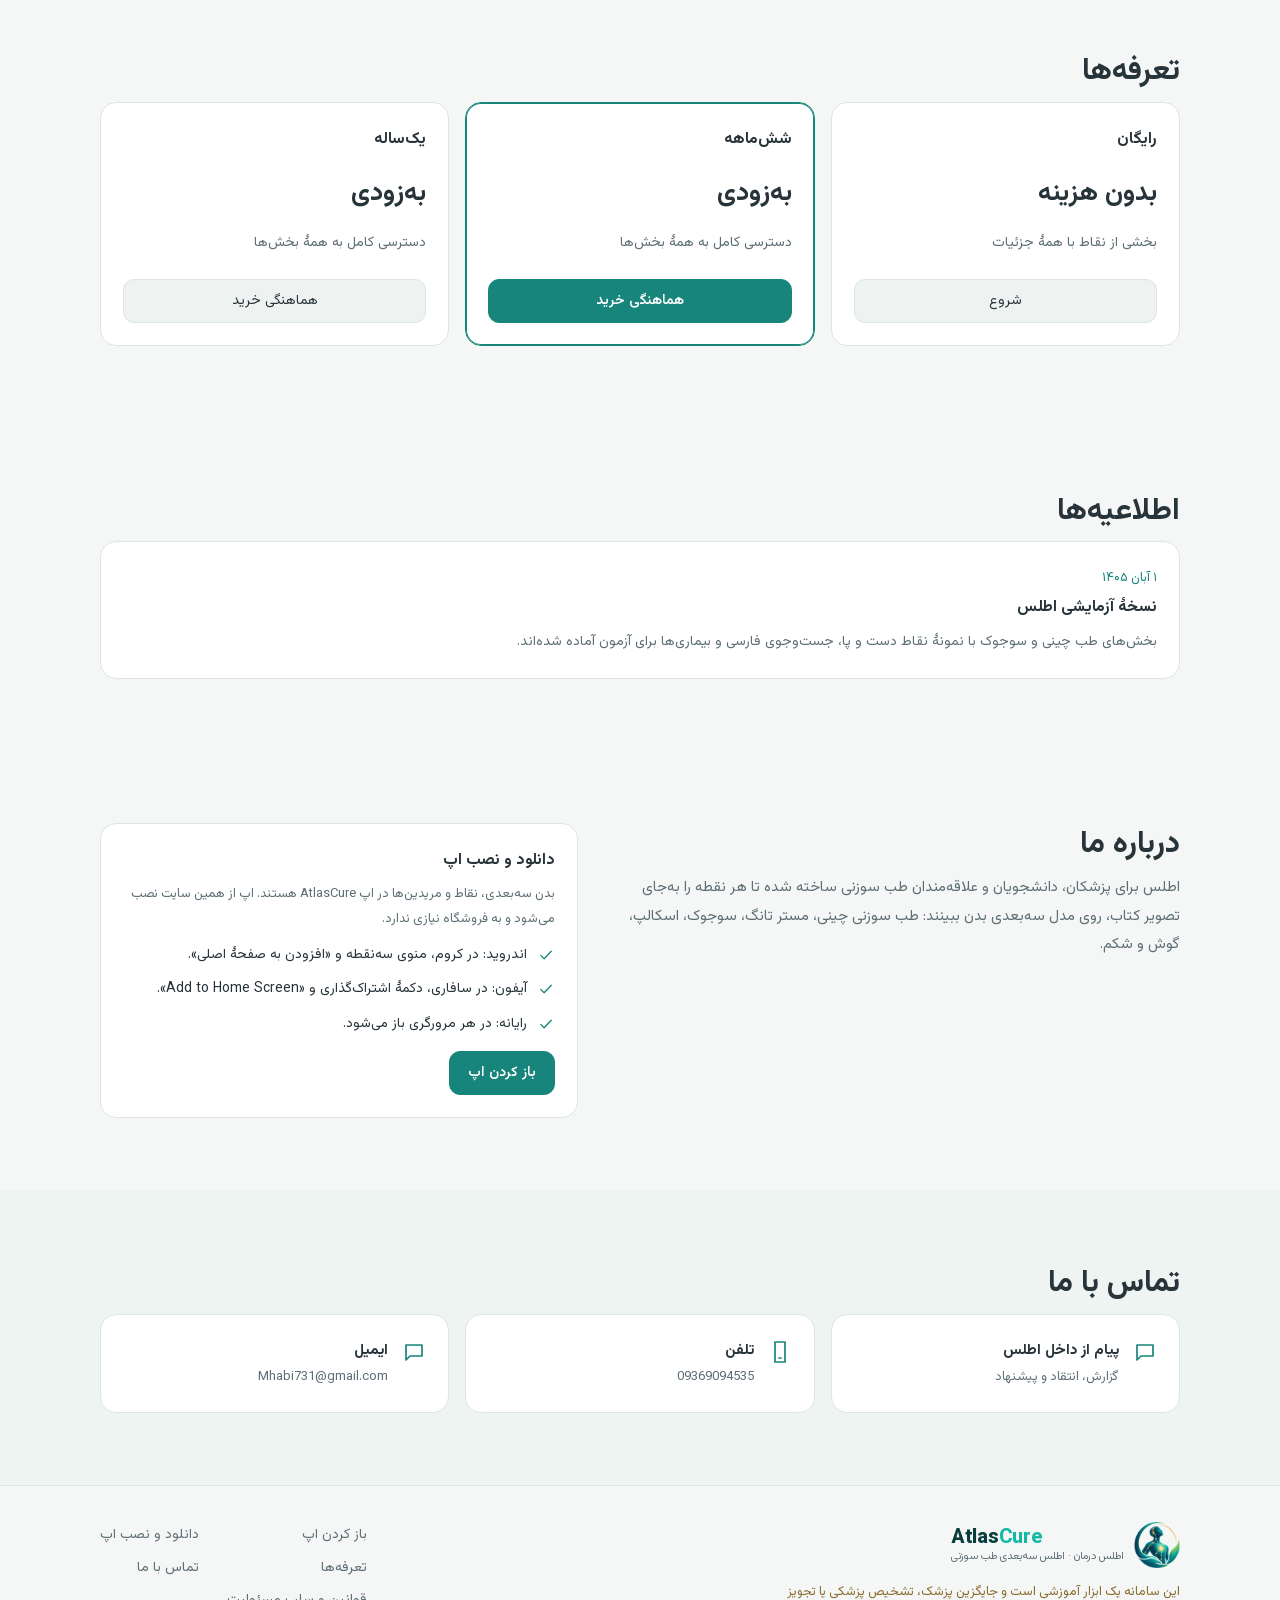
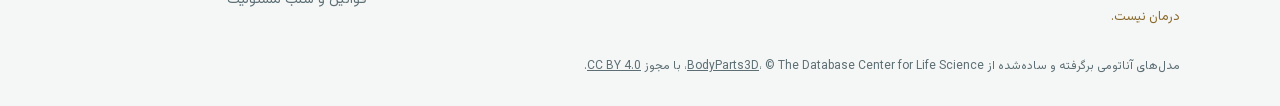
==== commit b6df9384: "بنر با کیفیت اصلی تصویر" ====
--- a/index.html
+++ b/index.html
@@ -87,7 +87,7 @@
           </div>
         </div>
         <div class="hero-art" aria-hidden="true">
-          <img src="./assets/hero-client.webp" alt="بدن با مسیر مریدین‌ها و نقاط طب سوزنی" width="1282" height="1280" loading="eager">
+          <img src="./assets/hero-client.webp?v=4" alt="بدن با مسیر مریدین‌ها و نقاط طب سوزنی" width="1122" height="1220" loading="eager">
         </div>
       </div>
       <div class="wrap">
--- a/site.css
+++ b/site.css
@@ -104,7 +104,7 @@
 .open-app:hover { color: #fff; }
 .guide .btn { margin-top: 14px; }
 .hero-art { position: relative; display: flex; justify-content: center; align-items: center; min-height: 420px; }
-.hero-art img { position: relative; width: 100%; max-width: 620px; height: auto; margin-bottom: -10px; }
+.hero-art img { position: relative; width: 100%; max-width: 540px; height: auto; margin-bottom: -10px; }
 .hero-art .ring { position: absolute; width: 82%; aspect-ratio: 1; border-radius: 50%; border: 1px solid #14b8a64d; box-shadow: 0 0 80px #14b8a626 inset; }
 .hero-art .ring::after { content: ''; position: absolute; inset: 9%; border-radius: 50%; border: 1px dashed #d4af3733; }
 
